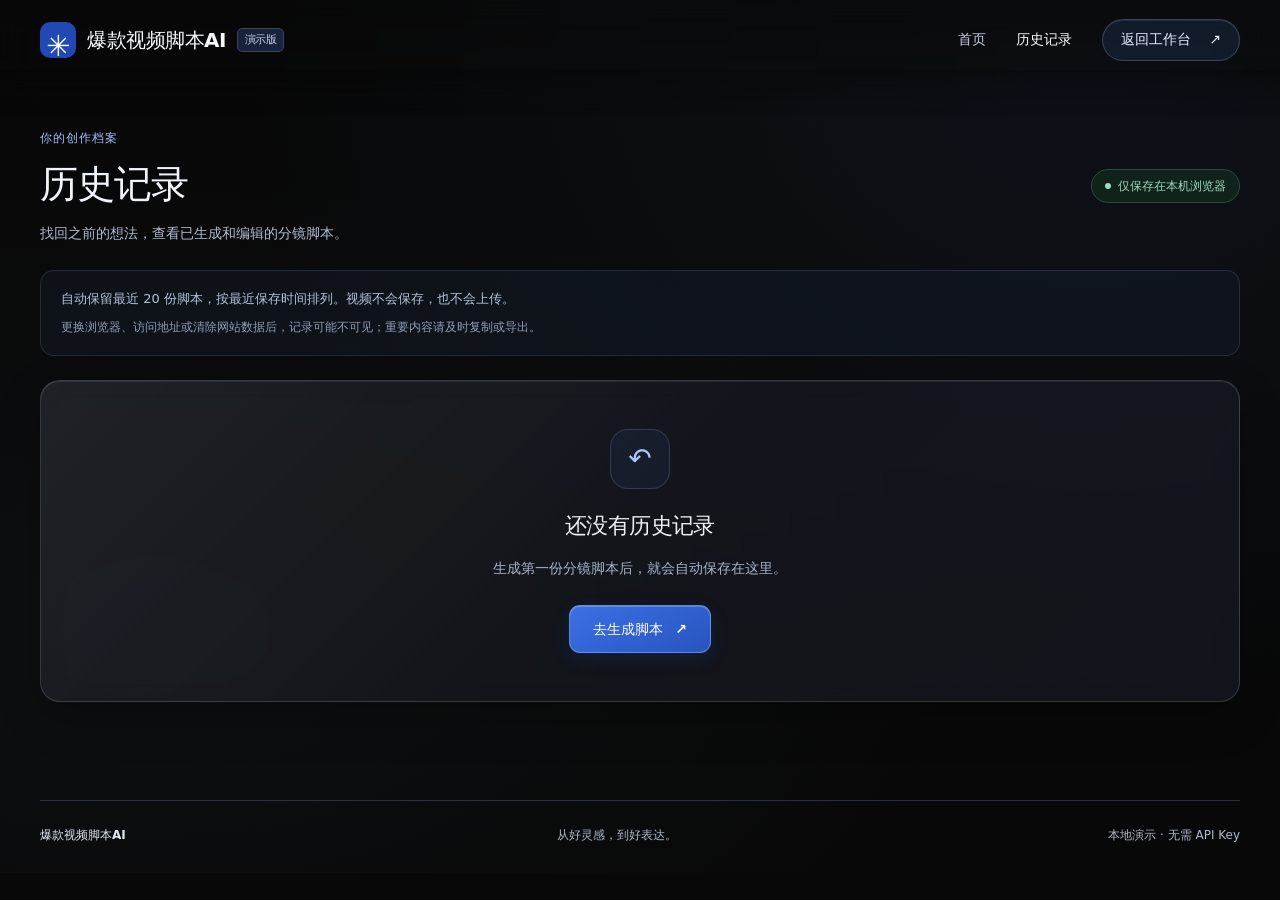
==== history.html @ 51f175bd "Publish working AI video script generator 发布当前已验收版本：本地模板分镜生成、浏览器历史记录、Excel / Word 导出、响应式界面及性能优化。" ====
<!doctype html>
<html lang="zh-CN">
<head>
<meta charset="UTF-8"><meta name="viewport" content="width=device-width, initial-scale=1">
<meta name="theme-color" content="#080808"><title>历史记录 · 爆款视频脚本AI</title>
<link rel="stylesheet" href="style.css?v=performance-1">
<script src="history-store.js?v=1" defer></script><script src="history.js?v=1" defer></script><script src="button-glow.js?v=performance-1" defer></script>
</head>
<body class="home-refined history-page">
<a class="skip-link" href="#history-main">跳到历史记录</a>
<header class="site-header"><nav class="nav shell" aria-label="主导航"><a class="logo" href="index.html#home"><span class="logo-mark" aria-hidden="true">✳</span>爆款视频脚本AI<span class="demo-badge">演示版</span></a><div class="nav-links"><a class="nav-home" href="index.html#home">首页</a><a href="history.html" aria-current="page">历史记录</a><a class="nav-cta" href="index.html#generator">返回工作台 <span aria-hidden="true">↗</span></a></div></nav></header>
<main class="shell history-main" id="history-main">
<div class="history-heading"><div><span class="section-kicker">你的创作档案</span><h1>历史记录</h1><p>找回之前的想法，查看已生成和编辑的分镜脚本。</p></div><span class="local-badge"><span class="tiny-dot"></span> 仅保存在本机浏览器</span></div>
<div class="history-notice"><p>自动保留最近 20 份脚本，按最近保存时间排列。视频不会保存，也不会上传。</p><p>更换浏览器、访问地址或清除网站数据后，记录可能不可见；重要内容请及时复制或导出。</p></div>
<p id="history-status" class="field-help" role="status"></p>
<section id="history-empty" class="card history-empty" hidden aria-labelledby="history-empty-title"><span class="history-empty-icon" aria-hidden="true">↶</span><h2 id="history-empty-title">还没有历史记录</h2><p>生成第一份分镜脚本后，就会自动保存在这里。</p><a class="button primary" href="index.html#generator">去生成脚本 <span aria-hidden="true">↗</span></a></section>
<section id="history-list" class="history-list" aria-label="已保存的脚本"></section>
<noscript><p>请启用 JavaScript，才能读取本机历史记录。</p></noscript>
</main>
<footer class="site-footer shell"><span>爆款视频脚本AI</span><p>从好灵感，到好表达。</p><span>本地演示 · 无需 API Key</span></footer>
</body></html>
---- style.css ----
:root {
  --bg: #080808;
  --surface: #0d0f12;
  --ink: #eef2f6;
  --muted: #adb9ca;
  --line: #2a313c;
  --blue: #2857d8;
  --blue-hover: #3468eb;
  --navy: #0b1426;
  --tint: #141e30;
  --red: #ff9aa7;
  --green: #88dcb7;
  --card-radius: 20px;
  font-family: "Microsoft YaHei", "PingFang SC", system-ui, sans-serif;
  color: var(--ink);
  background: var(--bg);
  color-scheme: dark;
  font-synthesis: none;
}
* { box-sizing: border-box; }
html { scroll-behavior: smooth; scroll-padding-top: 100px; }
body { margin: 0; font-size: 14px; line-height: 1.7; }
button, input, select, textarea { font: inherit; }
button { cursor: pointer; }
a { color: inherit; text-decoration: none; }
button, input, select, textarea { transition: background-color .15s, border-color .15s, box-shadow .15s; }
button:disabled { cursor: not-allowed; opacity: .5; }
button:focus-visible, a:focus-visible, input:focus-visible, select:focus-visible, textarea:focus-visible, .storyboard-scroll:focus-visible { outline: 3px solid #6f9cff; outline-offset: 3px; }
[hidden] { display: none !important; }
.shell { max-width: 1440px; width: calc(100% - 80px); margin-inline: auto; }
.visually-hidden { position: absolute; width: 1px; height: 1px; overflow: hidden; clip-path: inset(50%); white-space: nowrap; }
.skip-link { position: fixed; left: 16px; top: -70px; z-index: 100; background: #fff; padding: 12px 18px; border-radius: 8px; }
.skip-link:focus { top: 12px; }
.site-header { height: 80px; position: sticky; top: 0; z-index: 20; background: #090f1c; border-bottom: 1px solid #24304a; color: #f7f9ff; }
.nav { display: flex; align-items: center; justify-content: space-between; height: 100%; gap: 20px; }
.logo { display: flex; align-items: center; gap: 11px; font-weight: 750; font-size: 20px; white-space: nowrap; letter-spacing: -.5px; }
.logo-mark { display: grid; place-items: center; width: 36px; height: 36px; flex-shrink: 0; border-radius: 10px; background: #2148b5; color: #fff; font-size: 29px; font-weight: 400; }
.demo-badge { font-size: 11px; font-weight: 500; background: #19243a; border: 1px solid #35435d; color: #c5d3ed; padding: 2px 7px; border-radius: 5px; }
.nav-links { display: flex; align-items: center; gap: 30px; font-size: 14px; white-space: nowrap; }
.nav-home { color: #c3cee1; }
.nav-home:hover { color: #fff; }
.nav-cta { display: flex; align-items: center; gap: 18px; min-height: 42px; padding: 8px 18px; border: 1px solid #485a7b; border-radius: 10px; background: #14213a; color: #e8eeff; }
.nav-cta:hover { background: #1c3055; }
.hero { display: grid; grid-template-columns: 1.15fr 1fr; align-items: center; gap: 32px; margin-top: 28px; margin-bottom: 56px; padding: 64px 48px; min-height: 410px; color: #fff; background: linear-gradient(115deg, #090f1c 0%, #101d36 65%, #132e60 100%); border: 1px solid #213351; border-radius: 28px; overflow: hidden; }
.hero-copy { position: relative; z-index: 1; min-width: 0; }
.eyebrow { display: inline-flex; align-items: center; gap: 9px; color: #d2dfff; font-size: 12px; letter-spacing: 1px; background: #162540; border: 1px solid #35486c; border-radius: 30px; padding: 6px 13px; }
.tiny-dot { display: inline-block; width: 6px; height: 6px; flex-shrink: 0; background: currentColor; border-radius: 50%; }
h1 { margin: 26px 0 20px; font-size: clamp(40px, 4.35vw, 66px); line-height: 1.2; font-weight: 800; letter-spacing: -2.7px; }
h1 > span { color: #80a8ff; }
.hero-description { margin: 0; max-width: 580px; font-size: 17px; line-height: 1.9; color: #c7d3e8; }
.hero-actions { display: flex; align-items: center; flex-wrap: wrap; gap: 20px; margin-top: 30px; }
.button { display: inline-flex; align-items: center; justify-content: center; gap: 12px; min-height: 48px; padding: 12px 23px; border: 1px solid transparent; border-radius: 11px; font-size: 14px; font-weight: 600; text-align: center; line-height: 1.5; }
.primary { background: var(--blue); border-color: var(--blue); color: #fff; box-shadow: 0 4px 10px #193eac12; }
.primary:hover:not(:disabled) { background: var(--blue-hover); border-color: var(--blue-hover); }
.hero .primary { min-height: 52px; padding-inline: 26px; background: #2b55d4; border-color: #5274db; box-shadow: 0 5px 16px #0002; }
.hero .primary:hover { background: #3562e0; }
.secondary { background: #fff; border-color: #cbd5e1; color: #25344d; }
.secondary:hover:not(:disabled) { background: #f1f5fc; border-color: #9cafd2; }
.hero-note { color: #c2cfe4; font-size: 12px; }
.hero-features { display: flex; flex-wrap: wrap; gap: 12px 22px; margin-top: 28px; color: #b8c8e2; font-size: 12px; }
.hero-features i { color: #9cbcff; font-style: normal; margin-right: 5px; }
.hero-art { min-height: 290px; position: relative; display: flex; align-items: center; justify-content: center; }
.art-orbit { position: absolute; width: 330px; height: 330px; border: 1px solid #45629055; border-radius: 50%; }
.orbit-two { width: 390px; height: 390px; border-style: dashed; opacity: .55; }
.timeline-card { position: relative; width: 370px; padding: 23px; border: 1px solid #3a4b67; border-radius: 18px; background: #101c31; box-shadow: 0 20px 40px #0003; }
.art-card-top { display: flex; align-items: center; gap: 9px; color: #e9effa; font-size: 12px; }
.art-video-icon { display: grid; place-items: center; width: 30px; height: 30px; border-radius: 8px; background: #233c68; color: #a8c5ff; font-size: 23px; }
.art-dots { margin-left: auto; color: #a5b6d1; font-size: 22px; }
.timeline-ruler { display: flex; justify-content: space-between; margin: 22px 0 10px; color: #afc1dd; font-size: 10px; }
.timeline-track { display: flex; gap: 5px; height: 47px; }
.timeline-track span { display: grid; place-items: center; flex: 1; background: #253b60; color: #d9e7ff; border: 1px solid #3d567e; border-radius: 6px; font-size: 10px; }
.timeline-track span:nth-child(2) { flex: 2.1; background: #315ac5; color: #fff; border-color: #5579d4; }
.timeline-track span:nth-child(3) { background: #1a335a; }
.audio-track { height: 28px; display: flex; align-items: center; justify-content: space-around; margin-top: 10px; padding-inline: 9px; border-radius: 5px; background: #172e46; }
.audio-track span { width: 3px; height: 8px; border-radius: 3px; background: #7eafcc; }
.audio-track span:nth-child(3n) { height: 18px; }
.audio-track span:nth-child(4n) { height: 13px; }
.art-divider { height: 1px; margin: 22px 0 18px; background: #34435e; }
.art-prompt { display: flex; gap: 12px; }
.art-prompt > span { font-size: 24px; color: #a3c1ff; }
.art-prompt > div { flex: 1; }
.art-prompt strong { font-size: 12px; color: #e4ecfc; }
.skeleton { height: 5px; width: 80%; margin-top: 9px; border-radius: 3px; background: #3c4d6c; }
.skeleton.wide { width: 100%; }
.skeleton.short { width: 57%; }
.floating-tag { position: absolute; border: 1px solid #435a7c; background: #192d4b; color: #d9e6fb; border-radius: 9px; padding: 8px 12px; font-size: 11px; white-space: nowrap; box-shadow: 0 6px 16px #0002; }
.tag-left { left: 0; bottom: 0; }
.tag-right { right: -4px; top: 2px; }
.workspace { padding-top: 0; }
.workspace-heading { display: flex; justify-content: space-between; align-items: center; gap: 20px; margin-bottom: 24px; }
.section-kicker { font-size: 12px; font-weight: 600; letter-spacing: 1px; color: #294fa1; }
h2 { margin: 7px 0 8px; font-size: 28px; line-height: 1.5; letter-spacing: -.6px; font-weight: 750; }
.workspace-heading p { margin: 0; font-size: 14px; color: var(--muted); }
.local-badge { display: inline-flex; align-items: center; gap: 7px; border: 1px solid #bfd8cd; background: #edf7f1; color: #226348; border-radius: 30px; padding: 6px 13px; font-size: 12px; white-space: nowrap; }
.demo-notice { display: flex; align-items: flex-start; gap: 12px; margin-bottom: 26px; padding: 15px 18px; border: 1px solid #cedbf1; border-radius: 12px; background: #eaf0fa; color: #425777; }
.demo-notice p { margin: 0; font-size: 12px; line-height: 1.9; }
.demo-notice strong { color: #223f71; font-weight: 600; }
.notice-icon { display: grid; place-items: center; flex-shrink: 0; width: 17px; height: 17px; margin-top: 3px; border: 1px solid #5271a1; border-radius: 50%; font-size: 11px; line-height: 1; }
.work-grid { display: grid; grid-template-columns: minmax(0,.8fr) minmax(0,1.2fr); gap: 24px; align-items: start; }
.input-column { display: flex; flex-direction: column; gap: 24px; min-width: 0; }
.card { min-width: 0; padding: 28px; background: var(--surface); border: 1px solid var(--line); border-radius: var(--card-radius); box-shadow: 0 4px 16px #172b4d04; }
.card-heading { display: flex; justify-content: space-between; align-items: center; gap: 12px; }
.step-title { display: flex; align-items: center; gap: 10px; }
.step-number { display: grid; place-items: center; width: 30px; height: 30px; flex-shrink: 0; border: 1px solid #d8e2f7; border-radius: 8px; background: var(--tint); color: #294fa1; font-size: 12px; font-weight: 600; }
h3 { margin: 0; font-size: 18px; line-height: 1.5; font-weight: 700; }
.optional-tag { font-size: 12px; color: #607087; }
.card-description { margin: 12px 0 24px; font-size: 13px; color: var(--muted); line-height: 1.85; }
.upload-zone { display: flex; flex-direction: column; align-items: center; gap: 10px; width: 100%; padding: 28px 16px; background: #f7faff; border: 1px dashed #a8bddf; border-radius: 12px; color: #263c60; }
.upload-zone:hover { background: #eef4ff; border-color: #5b80c6; }
.upload-symbol { display: grid; place-items: center; width: 46px; height: 46px; margin-bottom: 3px; border: 1px solid #d3e0f8; border-radius: 12px; background: #e9f0ff; color: #2b50a4; font-size: 25px; }
.upload-zone strong { font-size: 14px; font-weight: 600; }
.upload-zone > span:last-child { font-size: 12px; color: #526783; }
.field-help { margin: 9px 0 0; font-size: 12px; color: #58677b; line-height: 1.8; }
.video-container { overflow: hidden; border: 1px solid var(--line); border-radius: 12px; background: #f7f9fd; }
video { display: block; width: 100%; max-height: 300px; background: #090f1c; }
.file-row { display: flex; justify-content: space-between; align-items: center; gap: 14px; padding: 14px; }
.file-info { display: flex; flex-direction: column; min-width: 0; font-size: 13px; }
.file-info strong { overflow-wrap: anywhere; }
.file-info > span { font-size: 11px; color: var(--muted); }
.file-actions { display: flex; gap: 14px; flex-shrink: 0; }
.text-button { padding: 0; border: 0; background: transparent; color: #20479c; font-size: 13px; }
.text-button.danger { color: var(--red); }
.example-button { display: flex; align-items: center; gap: 5px; min-height: 34px; border: 1px solid #d4dff3; border-radius: 8px; background: #f1f5ff; color: #284b96; padding: 6px 10px; font-size: 12px; white-space: nowrap; }
.example-button > span { font-size: 17px; }
.form-row { display: grid; grid-template-columns: minmax(0,1fr) minmax(0,1fr); gap: 18px; }
.field { margin-bottom: 24px; min-width: 0; }
label { display: block; margin-bottom: 9px; color: #26344a; font-size: 14px; font-weight: 600; }
.required { color: #244cad; }
.label-note { margin-left: 5px; font-size: 12px; font-weight: 400; color: #66758a; }
input:not([type=file]), select, textarea { width: 100%; min-width: 0; border: 1px solid #cbd5e1; border-radius: 10px; background: #fbfcff; color: #1d2939; padding: 12px 14px; font-size: 14px; line-height: 1.8; }
input:not([type=file]), select { height: 50px; }
textarea { min-height: 96px; resize: vertical; }
input::placeholder, textarea::placeholder { color: #66758a; opacity: 1; }
input:hover, select:hover, textarea:hover { border-color: #90a5c7; }
input:focus, select:focus, textarea:focus { border-color: #5c80c7; box-shadow: 0 0 0 3px #e7efff; background: #fff; }
select { padding-right: 8px; }
.input-with-unit { position: relative; }
.input-with-unit input { padding-right: 52px; }
.input-with-unit > span { position: absolute; top: 14px; right: 30px; pointer-events: none; font-size: 13px; color: #58677b; }
[aria-invalid=true] { border-color: #c75662 !important; background: #fff9fa !important; }
.field-error { margin: 9px 0 0; color: var(--red); font-size: 12px; line-height: 1.8; }
.generate-button { width: 100%; min-height: 54px; margin-top: 4px; font-size: 15px; }
.generate-button > span:last-child { margin-left: auto; }
.generate-button > span:first-child { margin-right: auto; font-size: 20px; }
.generate-caption { margin: 13px 0 0; text-align: center; color: #58677b; font-size: 12px; }
.form-status { margin: 12px 0 0; font-size: 12px; color: #24488f; }
.form-status:empty { display: none; }
.result-card { position: sticky; top: 104px; display: flex; flex-direction: column; }
.result-badge { padding: 4px 8px; border: 1px solid #e1e6ee; border-radius: 6px; background: #f4f6fa; color: #536176; font-size: 11px; white-space: nowrap; }
.result-badge.generated { border-color: #c4e1d2; background: #edf8f2; color: #176448; }
.result-empty { display: flex; flex-direction: column; align-items: center; justify-content: center; min-height: 430px; padding: 32px 20px; border: 1px dashed #c9d5e8; border-radius: 12px; background: #fafcff; text-align: center; }
.empty-art { width: 78px; height: 94px; padding: 12px 14px; margin-bottom: 24px; border: 1px solid #bfd0ec; border-radius: 12px; background: #fff; box-shadow: 6px 7px 0 #edf2fb; }
.empty-art > span { display: block; color: #476aac; font-size: 27px; margin-bottom: 3px; }
.empty-art i { display: block; height: 4px; margin: 7px 0; border-radius: 2px; background: #d7e1f1; }
.empty-art i:last-child { width: 65%; }
.result-empty h4 { margin: 0 0 12px; color: #233a60; font-size: 17px; font-weight: 600; }
.result-empty p { margin: 0 0 20px; color: #596b86; font-size: 13px; line-height: 1.9; }
.output-outline { display: grid; grid-template-columns: 1fr 1fr; gap: 10px 14px; margin-top: 30px; color: #526783; font-size: 11px; }
.output-outline span { padding: 5px 10px; border: 1px solid #dce5f3; border-radius: 6px; background: #f5f8fd; }
.script-format-note { margin: 0 0 16px; padding: 11px 12px; border: 1px solid #d4e0f5; border-radius: 9px; background: #eff4ff; color: #33538b; font-size: 12px; line-height: 1.8; text-align: center; }
.result-label { display: flex; flex-wrap: wrap; align-items: center; justify-content: space-between; gap: 6px; margin-bottom: 10px; color: #29405f; font-size: 13px; }
.result-label strong { font-size: 13px; font-weight: 600; }
.result-label > span { color: #5b6d85; font-size: 11px; font-weight: 400; }
.storyboard-scroll { width: 100%; max-width: 100%; max-height: min(56vh,620px); min-height: 300px; overflow: auto; border: 1px solid #c8d4e7; border-radius: 12px; background: #fff; scrollbar-color: #9bb0d0 #f0f4fa; overscroll-behavior: contain; }
.storyboard-table { width: 100%; min-width: 700px; table-layout: fixed; border-collapse: separate; border-spacing: 0; text-align: left; font-size: 13px; line-height: 1.8; }
.storyboard-table .time-column { width: 104px; }
.storyboard-table th, .storyboard-table td { padding: 8px; border-right: 1px solid #dce4f1; border-bottom: 1px solid #dce4f1; vertical-align: top; }
.storyboard-table tr > :last-child { border-right: 0; }
.storyboard-table tbody tr:last-child > * { border-bottom: 0; }
.storyboard-table thead th { position: sticky; top: 0; z-index: 3; padding: 12px; background: #eaf0fc; color: #254780; font-size: 12px; font-weight: 600; }
.storyboard-table thead th:first-child { left: 0; z-index: 4; }
.storyboard-table tbody th { position: sticky; left: 0; z-index: 2; padding: 14px 9px; background: #f5f8fd; font-weight: 400; box-shadow: 2px 0 4px #172b4d05; }
.shot-number, .shot-time, .shot-duration, .shot-purpose { display: block; }
.shot-number { margin-bottom: 6px; color: #24467d; font-size: 12px; font-weight: 600; }
.shot-time { color: #364963; font-size: 11px; white-space: nowrap; font-variant-numeric: tabular-nums; }
.shot-duration { margin: 6px 0 12px; color: #5c6e85; font-size: 11px; }
.shot-purpose { color: #4b6281; font-size: 11px; overflow-wrap: anywhere; }
.storyboard-table .table-editor { display: block; width: 100%; height: 120px; min-height: 100px; max-height: 360px; border: 1px solid transparent; border-radius: 6px; background: transparent; color: #28364b; padding: 6px; font-size: 13px; line-height: 1.8; resize: vertical; overflow: auto; }
.storyboard-table .table-editor:hover { border-color: #d4dff0; background: #f8faff; }
.storyboard-table .table-editor:focus { border-color: #7596d3; background: #fff; }
.result-meta { display: flex; flex-wrap: wrap; justify-content: space-between; gap: 8px; margin-top: 10px; color: #526783; font-size: 11px; }
.script-notes { margin-top: 18px; border: 1px solid #dce4ef; border-radius: 10px; background: #f8fafd; color: #415a7c; font-size: 12px; }
.script-notes summary { cursor: pointer; padding: 11px 12px; }
.script-notes pre { max-height: 260px; margin: 0; padding: 0 12px 14px; overflow: auto; white-space: pre-wrap; overflow-wrap: anywhere; font: inherit; line-height: 1.9; color: #4f6079; }
.manual-copy { margin-top: 16px; }
.prompt-output { min-height: 120px; height: 150px; padding: 14px; font-size: 13px; line-height: 1.9; white-space: pre-wrap; }
.result-actions { display: grid; grid-template-columns: 1.1fr 1fr 1fr; gap: 10px; margin-top: 22px; }
.result-actions .button { min-width: 0; min-height: 46px; padding: 11px 8px; font-size: 13px; gap: 6px; }
.export-button { color: #204487; border-color: #c3d2ef; background: #eff4ff; }
.export-button:hover:not(:disabled) { color: #153d8d; background: #e2ebff; }
.export-hint { margin: 12px 0 0; color: #586b83; font-size: 11px; line-height: 1.9; }
.copy-status { margin: 12px 0 0; color: var(--green); font-size: 12px; }
.copy-status:empty { display: none; }
.copy-status.error { color: var(--red); }
.result-disclaimer { display: flex; align-items: flex-start; gap: 8px; margin-top: 18px; color: #58677b; font-size: 12px; line-height: 1.9; }
.result-disclaimer p { margin: 0; }
.result-disclaimer > span { flex-shrink: 0; color: #496386; font-size: 14px; }
.workflow-tip { margin-top: 22px; padding-top: 18px; border-top: 1px solid #e0e7f0; }
.workflow-tip strong { color: #354c6d; font-size: 12px; font-weight: 600; }
.workflow-tip p { margin: 7px 0 0; color: #586b83; font-size: 12px; }
.bottom-note { display: flex; align-items: center; justify-content: center; gap: 9px; margin: 36px 0 42px; color: #586b83; font-size: 13px; }
.bottom-note > span { color: #365995; }
.bottom-note p { margin: 0; }
.site-footer { display: flex; align-items: center; justify-content: space-between; flex-wrap: wrap; gap: 16px; border-top: 1px solid #d4ddea; padding-top: 24px; padding-bottom: 28px; color: #586b83; font-size: 12px; }
.site-footer > span:first-child { color: #263b5d; font-weight: 600; }
.site-footer p { margin: 0; }
.noscript { position: fixed; bottom: 0; z-index: 30; width: 100%; padding: 15px; background: #fff1d6; color: #6c460f; text-align: center; }
@media (max-width: 1100px) {
  .shell { width: calc(100% - 48px); }
  .hero { gap: 20px; padding: 44px 32px; }
  h1 { font-size: 44px; letter-spacing: -2px; }
  .hero-description { font-size: 16px; }
  .timeline-card { width: 300px; padding: 20px; }
  .art-orbit { width: 280px; height: 280px; }
  .orbit-two { width: 330px; height: 330px; }
  .floating-tag { font-size: 10px; padding: 7px 10px; }
  .work-grid { gap: 20px; }
  .card { padding: 24px; }
  h3 { font-size: 16px; }
  .example-button { font-size: 11px; padding-inline: 8px; }
}
@media (max-width: 820px) {
  .hero { grid-template-columns: minmax(0,1fr); padding: 38px 28px; margin-bottom: 38px; min-height: 0; }
  .hero-art { display: none; }
  .work-grid { grid-template-columns: minmax(0,1fr); }
  .result-card { position: static; }
  h1 { font-size: 48px; }
  .card { padding: 26px; }
  h3 { font-size: 18px; }
  .storyboard-scroll { max-height: 520px; }
  .storyboard-table { min-width: 1000px; }
  .storyboard-table .table-editor { font-size: 16px; }
  input:not([type=file]), select, textarea { font-size: 16px; }
}
@media (max-width: 600px) {
  .shell { width: calc(100% - 32px); }
  .site-header { height: 72px; }
  .nav { gap: 12px; }
  .logo { font-size: 16px; gap: 8px; }
  .logo-mark { width: 32px; height: 32px; font-size: 27px; }
  .demo-badge { display: none; }
  .nav-links { gap: 12px; font-size: 12px; }
  .nav-cta { min-height: 40px; gap: 6px; padding: 7px 11px; font-size: 12px; }
  .hero { margin-top: 18px; margin-bottom: 34px; border-radius: 24px; padding: 32px 21px; }
  .eyebrow { font-size: 11px; padding: 6px 10px; letter-spacing: .5px; }
  h1 { margin: 24px 0 18px; font-size: 38px; line-height: 1.25; letter-spacing: -1.7px; }
  .hero-description { font-size: 15px; line-height: 1.9; }
  .hero-actions { margin-top: 24px; gap: 14px; }
  .hero .primary { min-height: 48px; padding-inline: 20px; }
  .hero-note { font-size: 11px; }
  .hero-features { margin-top: 24px; gap: 10px 14px; font-size: 11px; }
  .workspace-heading { display: block; position: relative; margin-bottom: 20px; }
  .section-kicker { line-height: 25px; font-size: 11px; }
  .local-badge { position: absolute; top: 0; right: 0; padding: 4px 9px; font-size: 11px; }
  h2 { margin-top: 10px; font-size: 23px; }
  .workspace-heading p { font-size: 13px; }
  .demo-notice { gap: 9px; padding: 13px; margin-bottom: 20px; }
  .demo-notice p { font-size: 12px; }
  .input-column { gap: 20px; }
  .card { padding: 21px; border-radius: var(--card-radius); }
  .card-heading { gap: 10px; }
  .step-title { gap: 8px; }
  .step-number { width: 28px; height: 28px; }
  h3 { font-size: 16px; }
  .card-description { margin: 12px 0 22px; font-size: 12px; }
  .example-button { min-height: 42px; font-size: 11px; padding: 6px 8px; }
  .file-actions .text-button, .result-empty .text-button { min-height: 40px; display: inline-flex; align-items: center; }
  .form-row { gap: 14px; }
  .field { margin-bottom: 24px; }
  label { font-size: 14px; }
  input:not([type=file]), select, textarea { padding: 12px; font-size: 16px; }
  select { padding-right: 4px; }
  .input-with-unit input { padding-right: 45px; }
  .input-with-unit > span { right: 27px; }
  .generate-button { margin-top: 6px; min-height: 54px; }
  .generate-caption { font-size: 11px; }
  .result-empty { min-height: 330px; padding-inline: 12px; }
  .result-empty p { font-size: 12px; }
  .result-badge { font-size: 10px; }
  .script-format-note { font-size: 11px; }
  .storyboard-scroll { max-height: 460px; }
  .result-actions { grid-template-columns: 1fr 1fr; gap: 10px; }
  .result-actions .copy-button { grid-column: 1 / -1; }
  .result-actions .button { min-height: 48px; font-size: 13px; }
  .bottom-note { font-size: 12px; text-align: center; }
  .site-footer { justify-content: flex-start; gap: 10px 18px; font-size: 11px; }
}
@media (max-width: 360px) {
  .logo { font-size: 14px; gap: 6px; }
  .logo-mark { width: 29px; height: 29px; }
  .nav-links { gap: 9px; }
  .nav-cta { font-size: 11px; padding-inline: 9px; }
  .hero { padding-inline: 18px; }
  h1 { font-size: 33px; }
  .hero-note { width: 100%; }
  .card { padding: 18px; }
  .card-heading { gap: 6px; }
  .example-button { font-size: 10px; padding-inline: 6px; }
  h3 { font-size: 15px; }
}
@media (prefers-reduced-motion: reduce) {
  html { scroll-behavior: auto; }
  * { transition: none !important; }
}
/* 全站统一黑色背景；首页与工作区连续，仅用细边框区分交互区域。 */
body { background: var(--bg); }
.skip-link { background: #182335; color: #fff; }
.site-header { background: var(--bg); border-color: #252a32; }
.hero { background: var(--bg); border: 0; border-radius: 0; box-shadow: none; padding-inline: 0; }
.card { background: var(--surface); border-color: var(--line); box-shadow: none; }
.timeline-card { background: #0f141c; border-color: #303b4f; box-shadow: none; }
.floating-tag { background: #131c2a; border-color: #34445c; }
.eyebrow { background: #141b27; border-color: #303c50; }
.section-kicker { color: #a3bcff; }
.local-badge { background: #10231b; border-color: #2b4a3b; color: #9adcbc; }
.demo-notice { background: var(--surface); border-color: var(--line); color: #b5c2d7; }
.demo-notice strong { color: #d3e1ff; }
.notice-icon { border-color: #7a8da8; }
.step-number { background: #141e30; border-color: #304264; color: #afc9ff; }
.optional-tag, .card-description, .field-help { color: var(--muted); }
.upload-zone { background: #0c1016; border-color: #3a4659; color: #e4eaf2; }
.upload-zone:hover { background: #121a26; border-color: #668ccf; }
.upload-symbol { background: #151f32; border-color: #2b3e61; color: #bfd2ff; }
.upload-zone > span:last-child { color: #b5c2d7; }
.video-container { background: var(--surface); border-color: var(--line); }
.text-button { color: #a7c5ff; }
.text-button.danger { color: var(--red); }
.example-button { background: #141d2c; border-color: #304264; color: #b5ceff; }
label { color: #e0e6ee; }
.required { color: #9bbcff; }
.label-note { color: #b2bdcd; }
input:not([type=file]), select, textarea { background: #11151b; border-color: #35404f; color: #eff3fa; }
input::placeholder, textarea::placeholder { color: #a2aebe; }
input:hover, select:hover, textarea:hover { border-color: #6a7e9a; }
input:focus, select:focus, textarea:focus { background: #151b24; border-color: #88aaff; box-shadow: 0 0 0 3px #23437440; }
.input-with-unit > span, .generate-caption { color: var(--muted); }
[aria-invalid=true] { border-color: #ff8c9a !important; background: #261217 !important; }
.form-status { color: #a9c6ff; }
.result-badge { background: #15191f; border-color: #343c47; color: #c2cbda; }
.result-badge.generated { background: #10231b; border-color: #2e5140; color: #9adcbc; }
.result-empty { background: transparent; border-color: #303a49; }
.empty-art { background: #131922; border-color: #3d4d66; box-shadow: 6px 7px 0 #0f141c; }
.empty-art > span { color: #b4ccff; }
.empty-art i { background: #394962; }
.result-empty h4 { color: #e7eef9; }
.result-empty p { color: #b1bfd2; }
.output-outline { color: #bccbdd; }
.output-outline span { background: #101722; border-color: #2b3a50; }
.script-format-note { background: #111a29; border-color: #273952; color: #bfd0e9; }
.result-label { color: #d4dff0; }
.result-label > span { color: #b0bfd3; }
.storyboard-scroll { background: #0d1117; border-color: #334056; scrollbar-color: #596b88 #11151b; }
.storyboard-table th, .storyboard-table td { border-color: #2b3544; }
.storyboard-table thead th { background: #172030; color: #d9e6ff; }
.storyboard-table tbody th { background: #101722; box-shadow: none; }
.shot-number { color: #a9c6ff; }
.shot-time { color: #d3dcea; }
.shot-duration, .shot-purpose { color: #b2bfd3; }
.storyboard-table .table-editor { color: #e2e9f3; }
.storyboard-table .table-editor:hover { background: #151d2a; border-color: #334461; }
.storyboard-table .table-editor:focus { background: #17202e; border-color: #8aaeff; }
.result-meta { color: #b0bfd3; }
.script-notes { background: #0f131a; border-color: #2b3443; color: #c0d0e5; }
.script-notes pre { color: #b8c6d9; }
.secondary { background: #111721; border-color: #3d4a5f; color: #dce5f4; }
.secondary:hover:not(:disabled) { background: #17263b; border-color: #809ac4; }
.export-button { background: #14213a; border-color: #3b5688; color: #c2d5ff; }
.export-button:hover:not(:disabled) { background: #20375d; color: #e1ebff; }
.export-hint, .result-disclaimer { color: var(--muted); }
.result-disclaimer > span { color: #b0c5e5; }
.workflow-tip { border-color: var(--line); }
.workflow-tip strong { color: #d7e2f4; }
.workflow-tip p, .bottom-note { color: var(--muted); }
.bottom-note > span { color: #a5bcdf; }
.site-footer { border-color: var(--line); color: var(--muted); }
.site-footer > span:first-child { color: #e0e8f6; }
.noscript { background: #3a2a10; color: #ffe0a0; }

.usage-section { padding-block: 24px 64px; scroll-margin-top: 20px; }
.input-toolbar { display: flex; flex-wrap: wrap; align-items: center; justify-content: space-between; gap: 12px; margin-bottom: 22px; }
.input-toolbar p { margin: 0; flex: 1 1 170px; color: var(--muted); font-size: 12px; line-height: 1.8; }
.input-toolbar .clear-inputs-button { min-height: 44px; padding: 10px 16px; font-size: 13px; flex-shrink: 0; }
.usage-eyebrow { color: #91adff; font-size: 13px; font-weight: 700; }
.usage-heading h2 { margin: 10px 0 12px; font-size: clamp(26px, 3vw, 32px); line-height: 1.3; }
.usage-heading > p { margin: 0; color: var(--muted); line-height: 1.7; }
.usage-steps { display: grid; grid-template-columns: repeat(3, minmax(0, 1fr)); gap: 24px; padding: 0; margin: 28px 0 20px; list-style: none; }
.usage-steps > li { padding: 28px; border: 1px solid var(--line); border-radius: var(--card-radius); background: var(--surface); }
.usage-steps h3 { margin: 20px 0 12px; font-size: 18px; line-height: 1.5; }
.usage-steps p { margin: 0; color: var(--muted); font-size: 14px; line-height: 1.9; }
.usage-note { margin: 0; color: var(--muted); font-size: 13px; line-height: 1.9; }
.usage-note > span { color: #91adff; margin-right: 5px; }
/* 首页主视觉：大标题、双入口与分镜工作台示意。 */
.hero-showcase { grid-template-columns: minmax(0, .95fr) minmax(0, 1.05fr); gap: 60px; min-height: 680px; margin-top: 0; margin-bottom: 48px; padding-block: 86px 82px; overflow: visible; }
.hero-showcase .eyebrow { padding: 0; border: 0; background: transparent; color: #8baeff; font-size: 12px; letter-spacing: 2px; }
.hero-showcase h1 { margin: 24px 0 28px; font-size: clamp(36px, 3.8vw, 58px); line-height: 1.3; letter-spacing: -2px; font-weight: 850; }
.hero-showcase .hero-title-accent { display: block; color: #7fa4ff; }
.hero-showcase .hero-description, .hero-subdescription { max-width: 510px; font-size: 16px; line-height: 1.9; color: #b7bfcc; }
.hero-subdescription { margin: 6px 0 0; }
.hero-showcase .hero-actions { gap: 12px; margin-top: 32px; }
.hero-showcase .hero-actions .button { min-height: 52px; padding-inline: 20px; font-weight: 500; }
.hero-showcase .hero-note { margin: 16px 0 0; color: #98a3b5; font-size: 11px; }
.hero-pillars { display: flex; flex-wrap: wrap; gap: 30px; margin-top: 40px; padding-top: 24px; border-top: 1px solid #262a32; }
.hero-pillars > div { display: flex; flex-direction: column; gap: 2px; }
.hero-pillars strong { font-size: 15px; font-weight: 600; color: #e7ebf3; }
.hero-pillars span { font-size: 11px; color: #98a3b5; }
.showcase-art { min-width: 0; position: relative; padding-block: 24px; margin-block: -42px; transform: scale(.86); transform-origin: center; }
.showcase-window { background: #0e1117; border: 1px solid #303846; border-radius: 18px; overflow: hidden; transform: perspective(1400px) rotateY(-7deg) rotateZ(1.5deg); box-shadow: 0 24px 70px #0008, 0 0 60px #2e5edb0a; }
.showcase-chrome { min-height: 44px; display: flex; align-items: center; gap: 12px; border-bottom: 1px solid #272e39; padding: 10px 16px; color: #b1bbca; font-size: 11px; }
.window-dots { display: flex; gap: 5px; }
.window-dots i { width: 6px; height: 6px; border-radius: 50%; background: #3b414d; }
.window-dots i:first-child { background: #6389e2; }
.preview-label { font-size: 10px; color: #a4b0c2; }
.window-menu { margin-left: auto; font-size: 16px; }
.showcase-app { display: flex; }
.showcase-sidebar { width: 43px; flex-shrink: 0; border-right: 1px solid #272e39; padding: 18px 10px; display: flex; flex-direction: column; align-items: center; gap: 21px; }
.sidebar-logo { display: grid; place-items: center; width: 25px; height: 25px; border-radius: 7px; background: #2857d8; color: white; font-size: 22px; }
.sidebar-square { width: 12px; height: 12px; border-radius: 4px; background: #252d3b; }
.sidebar-square.active { background: #7092e3; }
.showcase-main { flex: 1; min-width: 0; padding: 22px 18px 16px; }
.showcase-intro { display: flex; align-items: center; justify-content: space-between; gap: 12px; }
.showcase-overline { color: #9ca9bc; font-size: 10px; }
.showcase-intro h2 { font-size: 16px; margin: 3px 0 0; letter-spacing: -.5px; color: #eef2f6; }
.showcase-duration { flex-shrink: 0; font-size: 10px; color: #b4c4e1; border: 1px solid #303b50; padding: 3px 7px; border-radius: 5px; }
.showcase-metrics { display: grid; grid-template-columns: repeat(3, minmax(0, 1fr)); gap: 9px; margin-block: 19px 16px; }
.showcase-metrics > div { border: 1px solid #2a3342; border-radius: 8px; padding: 11px 12px; background: #131923; }
.showcase-metrics span { display: block; color: #9faabd; font-size: 10px; }
.showcase-metrics strong { display: block; margin-top: 3px; color: #e4ebf8; font-size: 14px; font-weight: 500; }
.showcase-sheet { border: 1px solid #2a3342; border-radius: 9px; overflow: hidden; }
.showcase-sheet-heading { display: flex; align-items: center; justify-content: space-between; gap: 8px; padding: 12px; }
.showcase-sheet-heading strong { font-size: 12px; color: #e4ebf8; }
.showcase-sheet-heading > span { font-size: 9px; color: #9faabd; }
.showcase-table-head, .showcase-table-row { display: grid; grid-template-columns: 1fr 1.3fr 1.1fr; gap: 12px; padding: 10px 12px; font-size: 10px; }
.showcase-table-head { background: #172238; color: #b4ccff; border-block: 1px solid #2c3e60; }
.showcase-table-row { color: #d2dbea; align-items: start; line-height: 1.8; }
.showcase-table-row + .showcase-table-row { border-top: 1px solid #262d38; }
.showcase-table-row small { display: block; margin-top: 4px; color: #98a7bd; font-size: 9px; }
.showcase-timeline { margin-top: 16px; padding: 12px; background: #121823; border: 1px solid #2a3342; border-radius: 9px; }
.showcase-timeline > div:first-child { display: flex; justify-content: space-between; align-items: center; color: #9dabc0; font-size: 9px; }
.showcase-timeline strong { font-size: 11px; color: #dbe4f4; font-weight: 500; }
.showcase-segments { display: flex; gap: 4px; margin-top: 10px; }
.showcase-segments span { flex: 1; text-align: center; padding: 9px 4px; border-radius: 4px; font-size: 9px; background: #24395d; color: #d2e0ff; }
.showcase-segments span:nth-child(2) { flex: 2.2; background: #315ac3; color: #fff; }
.showcase-bottom { display: flex; justify-content: space-between; align-items: center; gap: 10px; padding-top: 15px; font-size: 9px; color: #9aaac2; }
.showcase-bottom .tiny-dot { width: 4px; height: 4px; color: #88dcb7; margin-right: 4px; }
.showcase-bottom > span:last-child { color: #b6ccff; }
.showcase-float { position: absolute; display: flex; align-items: center; gap: 11px; padding: 14px 18px; border: 1px solid #35445e; border-radius: 12px; background: #111a2b; box-shadow: 0 12px 28px #0006; }
.showcase-float > span { color: #9cb8ff; font-size: 22px; }
.showcase-float strong { display: block; color: #e4edff; font-size: 12px; font-weight: 600; }
.showcase-float small { display: block; color: #a5b6d0; font-size: 10px; }
.float-export { right: -16px; top: -4px; }
.float-local { left: -22px; bottom: 3px; }
@media (max-width: 1100px) {
  .hero-showcase { gap: 32px; padding-block: 64px; min-height: 600px; }
  .hero-showcase h1 { font-size: 38px; letter-spacing: -1.5px; }
  .hero-showcase .hero-description, .hero-subdescription { font-size: 14px; }
  .hero-pillars { gap: 20px; }
  .showcase-sidebar { display: none; }
  .showcase-main { padding: 18px 12px 14px; }
  .showcase-intro { display: block; }
  .showcase-duration { display: inline-block; margin-top: 8px; }
  .showcase-table-head, .showcase-table-row { gap: 6px; padding-inline: 9px; }
  .float-export { right: -8px; }
}
@media (max-width: 820px) {
  .hero-showcase { grid-template-columns: minmax(0, 1fr); gap: 32px; padding-block: 42px; margin-bottom: 24px; min-height: 0; }
  .hero-showcase h1 { font-size: clamp(36px, 6.5vw, 52px); }
  .hero-showcase .hero-description, .hero-subdescription { max-width: 600px; }
  .showcase-art { max-width: 620px; width: 100%; justify-self: center; }
  .showcase-intro { display: flex; }
  .showcase-duration { margin-top: 0; }
  .showcase-sidebar { display: flex; }
  .float-local { left: 8px; }
  .float-export { right: 8px; }
}
@media (max-width: 600px) {
  .hero-showcase { padding-inline: 0; padding-block: 32px; gap: 24px; }
  .hero-showcase .eyebrow { font-size: 10px; letter-spacing: 1.5px; }
  .hero-showcase h1 { font-size: clamp(29px, 8.3vw, 44px); margin: 20px 0; letter-spacing: -1px; line-height: 1.4; }
  .hero-showcase .hero-actions { display: grid; grid-template-columns: 1.15fr 1fr; gap: 10px; margin-top: 26px; }
  .hero-showcase .hero-actions .button { min-height: 48px; padding: 12px 8px; gap: 8px; font-size: 12px; }
  .hero-showcase .hero-note { font-size: 10px; line-height: 1.9; }
  .hero-pillars { justify-content: space-between; gap: 10px; margin-top: 28px; padding-top: 20px; }
  .hero-pillars strong { font-size: 14px; }
  .hero-pillars span { font-size: 9px; }
  .showcase-art { padding: 16px 0 30px; margin-block: -16px; transform: scale(.94); }
  .showcase-window { border-radius: 12px; transform: perspective(1000px) rotateY(-4deg) rotateZ(1deg); }
  .showcase-chrome { padding-inline: 12px; font-size: 10px; gap: 8px; }
  .showcase-sidebar, .float-export { display: none; }
  .showcase-intro { display: block; }
  .showcase-intro h2 { font-size: 14px; }
  .showcase-duration { display: inline-block; margin-top: 8px; }
  .showcase-metrics strong { font-size: 12px; }
  .showcase-metrics > div { padding: 9px; }
  .showcase-sheet-heading > span { font-size: 8px; }
  .showcase-table-head, .showcase-table-row { font-size: 9px; grid-template-columns: 1fr 1.2fr 1fr; }
  .showcase-table-row small { font-size: 8px; }
  .showcase-float { padding: 10px 14px; }
  .float-local { bottom: 0; left: 12px; }
}
@media (max-width: 820px) {
  .usage-steps { grid-template-columns: 1fr; gap: 16px; }
  .usage-steps > li { padding: 24px; }
}
@media (max-width: 600px) {
  html { scroll-padding-top: 130px; }
  .site-header { height: auto; }
  .nav { flex-wrap: wrap; row-gap: 10px; padding-block: 12px; }
  .nav-links { width: 100%; justify-content: flex-end; gap: 22px; }
  .usage-section { padding-block: 16px 40px; }
  .usage-steps { margin-top: 24px; }
  .usage-steps > li { padding: 21px; }
}

/* 深色毛玻璃：主面板使用背景模糊，内部控件用轻透材质保持清晰。 */
:root {
  --glass-fill: #15181e;
  --glass-edge: rgba(225, 234, 255, .16);
  --glass-sheen: linear-gradient(135deg, rgba(255, 255, 255, .065), rgba(255, 255, 255, .012) 48%, rgba(154, 182, 235, .025));
  --glass-shadow: inset 0 1px 0 rgba(255, 255, 255, .08), 0 16px 44px rgba(0, 0, 0, .24);
}
body {
  background: radial-gradient(ellipse at 85% 8%, rgba(49, 82, 132, .13), transparent 55%), radial-gradient(ellipse at 12% 70%, rgba(119, 136, 167, .06), transparent 52%), var(--bg);
  background-attachment: fixed;
}
.hero { background: transparent; }
.site-header { height: 96px; padding-block: 12px; border: 0; background: transparent; }
.site-header .nav { padding: 12px 22px; border: 1px solid var(--glass-edge); border-radius: 24px; }
:is(.site-header .nav, .card, .demo-notice, .usage-steps > li, .showcase-window, .showcase-float) {
  background-color: var(--glass-fill);
  background-image: var(--glass-sheen);
  border-color: var(--glass-edge);
  box-shadow: var(--glass-shadow);
}
.showcase-window { box-shadow: inset 0 1px 0 rgba(255,255,255,.1), 0 26px 64px rgba(0,0,0,.4); }
.nav-cta { border-radius: 999px; border-color: rgba(181, 204, 255, .23); background: rgba(73, 109, 182, .16); box-shadow: inset 0 1px 0 rgba(255,255,255,.08); }
:is(.upload-zone, .video-container, .result-empty, .script-notes, .script-format-note, .output-outline span, .showcase-metrics > div, .showcase-sheet, .showcase-timeline) {
  background-color: rgba(9, 14, 23, .25);
  background-image: linear-gradient(135deg, rgba(255,255,255,.035), rgba(255,255,255,.006));
  border-color: rgba(211, 225, 252, .13);
  box-shadow: inset 0 1px 0 rgba(255,255,255,.035);
}
.upload-zone:hover { background-color: rgba(69, 104, 169, .12); border-color: rgba(152, 185, 249, .5); }
.upload-symbol, .empty-art, .step-number { background: linear-gradient(145deg, rgba(123,158,232,.18), rgba(65,96,157,.08)); border-color: rgba(165,193,248,.23); box-shadow: inset 0 1px 0 rgba(255,255,255,.09); }
input:not([type=file]), select, textarea {
  background: linear-gradient(150deg, rgba(255,255,255,.04), rgba(255,255,255,.008)), rgba(6, 11, 19, .36);
  border-color: rgba(210, 225, 252, .2);
  box-shadow: inset 0 1px 2px rgba(0,0,0,.15), 0 1px 0 rgba(255,255,255,.025);
}
input:hover, select:hover, textarea:hover { border-color: rgba(178, 203, 247, .42); }
input:focus, select:focus, textarea:focus { background-color: rgba(28, 43, 68, .64); border-color: #92b1ff; box-shadow: 0 0 0 3px rgba(95,141,245,.16), inset 0 1px 0 rgba(255,255,255,.06); }
select option { background: #171c25; color: #eff3fa; }
.secondary, .example-button { background: linear-gradient(145deg, rgba(255,255,255,.075), rgba(255,255,255,.015)), rgba(31, 44, 67, .38); border-color: rgba(187, 208, 245, .24); box-shadow: inset 0 1px 0 rgba(255,255,255,.08), 0 4px 10px rgba(0,0,0,.1); }
.secondary:hover:not(:disabled), .example-button:hover { background-color: rgba(66, 92, 142, .38); border-color: rgba(184, 207, 250, .48); }
.primary, .hero .primary { background: linear-gradient(150deg, #3b70e5, #2854bf); border-color: rgba(157, 192, 255, .42); box-shadow: inset 0 1px 0 rgba(255,255,255,.22), 0 6px 18px rgba(20,57,146,.24); }
.primary:hover:not(:disabled), .hero .primary:hover { background: linear-gradient(150deg, #4b80ef, #3263d0); border-color: rgba(181, 207, 255, .65); }
.export-button { color: #d1e0ff; }
.storyboard-scroll { background: rgba(8, 13, 21, .38); border-color: rgba(207,225,255,.18); }
.storyboard-table th, .storyboard-table td { border-color: rgba(211,225,252,.12); }
.storyboard-table thead th { background: rgba(27, 38, 57, .97); }
.storyboard-table tbody th { background: rgba(20, 28, 41, .97); }
.storyboard-table .table-editor { background: transparent; box-shadow: none; }
.storyboard-table .table-editor:hover { background: rgba(151,180,234,.06); border-color: rgba(165,193,248,.2); }
.storyboard-table .table-editor:focus { background: rgba(41, 62, 99, .48); border-color: #92b1ff; }
.showcase-chrome, .showcase-sidebar { border-color: rgba(211,225,252,.12); }
.showcase-table-head { background: rgba(66,95,153,.2); border-color: rgba(165,193,248,.16); }
.showcase-table-row + .showcase-table-row { border-color: rgba(211,225,252,.1); }
.showcase-duration { background: rgba(134,169,235,.06); border-color: rgba(165,193,248,.2); }
@supports ((backdrop-filter: blur(1px)) or (-webkit-backdrop-filter: blur(1px))) {
  :is(.site-header .nav, .card, .demo-notice, .usage-steps > li, .showcase-window, .showcase-float) {
    --glass-fill: rgba(19, 23, 31, .64);
    -webkit-backdrop-filter: blur(10px) saturate(130%);
    backdrop-filter: blur(10px) saturate(130%);
  }
  .site-header .nav { background-color: rgba(20, 23, 29, .72); }
  /* 倾斜示意图仅保留透光与高光，避免三维变换叠加模糊造成合成边缘。 */
  .showcase-art .showcase-window, .showcase-art .showcase-float { -webkit-backdrop-filter: none; backdrop-filter: none; }
  .storyboard-table thead th { background: rgba(27,38,57,.97); -webkit-backdrop-filter: none; backdrop-filter: none; }
}
@media (max-width: 600px) {
  html { scroll-padding-top: 150px; }
  .site-header { height: auto; padding-block: 10px; }
  .site-header .nav { padding: 12px 16px; border-radius: 22px; }
  :is(.site-header .nav, .card, .demo-notice, .usage-steps > li) { -webkit-backdrop-filter: blur(8px) saturate(130%); backdrop-filter: blur(8px) saturate(130%); }
}
@media (prefers-reduced-transparency: reduce) {
  :is(.site-header .nav, .card, .demo-notice, .usage-steps > li, .showcase-window, .showcase-float) { background-color: #171b23; -webkit-backdrop-filter: none; backdrop-filter: none; }
  .storyboard-table thead th { background: #1b2639; -webkit-backdrop-filter: none; backdrop-filter: none; }
}

/* 通栏导航使用独立、渐隐的背景模糊层，避免底部出现硬切线。 */
html { scroll-padding-top: 128px; }
.site-header {
  height: 80px;
  padding: 0;
  border: 0;
  background: transparent;
  box-shadow: none;
  -webkit-backdrop-filter: none;
  backdrop-filter: none;
}
.site-header::before {
  content: "";
  position: absolute;
  inset: 0 0 -36px;
  z-index: 0;
  pointer-events: none;
  background: linear-gradient(to bottom, rgba(8,8,8,.97), rgba(8,8,8,.92) 65%, rgba(8,8,8,0));
  -webkit-mask-image: linear-gradient(to bottom, #000 0%, #000 60%, rgba(0,0,0,.8) 72%, transparent 100%);
  mask-image: linear-gradient(to bottom, #000 0%, #000 60%, rgba(0,0,0,.8) 72%, transparent 100%);
}
.site-header .nav {
  position: relative;
  z-index: 1;
  padding: 0;
  border: 0;
  border-radius: 0;
  background: transparent;
  box-shadow: none;
  -webkit-backdrop-filter: none;
  backdrop-filter: none;
}
@supports ((backdrop-filter: blur(1px)) or (-webkit-backdrop-filter: blur(1px))) {
  .site-header::before {
    background: linear-gradient(to bottom, rgba(8,8,8,.55), rgba(8,8,8,.4) 65%, rgba(8,8,8,0));
    -webkit-backdrop-filter: blur(18px) saturate(110%);
    backdrop-filter: blur(18px) saturate(110%);
  }
}
@media (max-width: 600px) {
  html { scroll-padding-top: 150px; }
  .site-header { height: auto; }
  .site-header .nav { padding-block: 12px; }
}
@media (prefers-reduced-transparency: reduce) {
  .site-header::before { background: linear-gradient(to bottom, #080808 65%, rgba(8,8,8,0)); -webkit-backdrop-filter: none; backdrop-filter: none; }
}

/* 自定义下拉菜单与现有玻璃面板保持同一材质。 */
.glass-select { position: relative; min-width: 0; }
.glass-select.is-open { z-index: 10; }
.glass-select > select.glass-select-native { position: absolute; width: 1px; height: 1px; padding: 0; border: 0; opacity: 0; clip-path: inset(50%); pointer-events: none; }
.glass-select-trigger {
  display: flex; align-items: center; justify-content: space-between; gap: 14px;
  width: 100%; min-height: 50px; padding: 12px 14px; text-align: left;
  border: 1px solid rgba(210,225,252,.2); border-radius: 10px;
  background: linear-gradient(150deg, rgba(255,255,255,.04), rgba(255,255,255,.008)), rgba(6,11,19,.36);
  box-shadow: inset 0 1px 2px rgba(0,0,0,.15), 0 1px 0 rgba(255,255,255,.025);
  color: #eff3fa; font-size: 14px; line-height: 1.8;
}
.glass-select-trigger:hover { border-color: rgba(178,203,247,.42); }
.glass-select-trigger[aria-expanded=true] { border-color: #92b1ff; background-color: rgba(28,43,68,.64); box-shadow: 0 0 0 3px rgba(95,141,245,.16), inset 0 1px 0 rgba(255,255,255,.06); }
.glass-select-value { min-width: 0; overflow-wrap: anywhere; }
.glass-select-arrow { width: 8px; height: 8px; flex-shrink: 0; margin-right: 3px; margin-top: -4px; border-right: 1.5px solid #b8c6dc; border-bottom: 1.5px solid #b8c6dc; transform: rotate(45deg); transition: transform .18s ease, margin-top .18s ease; }
.is-open .glass-select-arrow { transform: rotate(225deg); margin-top: 4px; }
.glass-select-menu {
  position: absolute; z-index: 10; top: calc(100% + 8px); left: 0; right: 0;
  margin: 0; padding: 6px; list-style: none; overflow-y: auto; overscroll-behavior: contain;
  border: 1px solid rgba(213,228,255,.2); border-radius: 14px;
  background: linear-gradient(145deg, rgba(255,255,255,.075), rgba(255,255,255,.015)), #151b25;
  box-shadow: inset 0 1px 0 rgba(255,255,255,.09), 0 18px 40px rgba(0,0,0,.46);
  scrollbar-color: #566880 transparent;
  --menu-offset: -6px;
  transform-origin: top center;
}
.glass-select[data-side=top] .glass-select-menu { top: auto; bottom: calc(100% + 8px); --menu-offset: 6px; transform-origin: bottom center; }
.glass-select.is-open .glass-select-menu { animation: glass-menu-in .18s cubic-bezier(.2,.8,.2,1); }
@keyframes glass-menu-in {
  from { opacity: 0; transform: translateY(var(--menu-offset)) scale(.98); }
  to { opacity: 1; transform: none; }
}
.glass-select-option { display: flex; justify-content: space-between; align-items: center; gap: 12px; min-height: 44px; padding: 9px 12px; border: 1px solid transparent; border-radius: 9px; color: #e3ebf8; font-size: 14px; line-height: 1.7; cursor: pointer; }
.glass-select-option:hover, .glass-select-option.is-active { background: rgba(198,216,252,.085); border-color: rgba(198,216,252,.08); }
.glass-select-option[aria-selected=true] { background: linear-gradient(135deg, rgba(77,128,232,.24), rgba(62,100,180,.14)); border-color: rgba(139,177,250,.17); color: #e7efff; }
.glass-select-option[aria-selected=true].is-active, .glass-select-option[aria-selected=true]:hover { background-color: rgba(77,128,232,.12); }
.glass-select-check { color: #a9c6ff; visibility: hidden; flex-shrink: 0; font-size: 14px; }
.glass-select-option[aria-selected=true] .glass-select-check { visibility: visible; }
@supports ((backdrop-filter: blur(1px)) or (-webkit-backdrop-filter: blur(1px))) {
  .glass-select-menu { background-color: rgba(20,25,34,.86); -webkit-backdrop-filter: blur(22px) saturate(140%); backdrop-filter: blur(22px) saturate(140%); }
}
@media (max-width: 820px) {
  .glass-select-trigger, .glass-select-option { font-size: 16px; }
}
@media (max-width: 600px) {
  .glass-select-trigger { padding-inline: 12px; gap: 8px; }
  .glass-select-option { min-height: 46px; padding-inline: 9px; }
  .glass-select-menu { padding: 5px; border-radius: 12px; }
}
@media (prefers-reduced-transparency: reduce) {
  .glass-select-menu { background-color: #151b25; -webkit-backdrop-filter: none; backdrop-filter: none; }
}
@media (prefers-reduced-motion: reduce) {
  .glass-select.is-open .glass-select-menu { animation: none; }
  .glass-select-arrow { transition: none; }
}

/* 鼠标接近时亮起的柔光层，不拦截按钮点击或改变布局。 */
.button-glow { position: relative; }
.text-button.button-glow { border-radius: 8px; }
.button-glow::after {
  content: "";
  position: absolute;
  inset: -1px;
  border-radius: inherit;
  pointer-events: none;
  opacity: var(--button-glow, 0);
  background: radial-gradient(120px circle at var(--button-glow-x, 50%) var(--button-glow-y, 50%), rgba(142,156,255,.16), transparent 75%);
  box-shadow: inset 0 0 0 1px rgba(154,169,255,.48), 0 0 0 4px rgba(113,132,246,.045), 0 0 26px rgba(114,135,255,.24);
  transition: opacity .18s ease;
}
.button-glow:focus-visible::after { opacity: 1; }
.button-glow:disabled::after, .button-glow[aria-disabled=true]::after { opacity: 0 !important; }
@media (hover: hover) and (pointer: fine) {
  .button-glow:hover::after { opacity: 1; }
}
@media (prefers-reduced-motion: reduce) {
  .button-glow::after { transition: none; }
}

/* 首页视觉调整：限定在 Hero 与创作工作台，保留其他区域和交互规则。 */
.home-refined .hero-showcase {
  grid-template-columns: minmax(0, 1fr) minmax(0, 1fr);
  min-height: 560px; gap: 48px; padding-block: 54px 46px; margin-bottom: 32px;
}
.home-refined .hero-showcase h1 { margin: 20px 0 22px; font-size: clamp(40px, 3.8vw, 56px); font-weight: 800; letter-spacing: -1.8px; line-height: 1.22; }
.home-refined .hero-title-accent { margin-top: 10px; font-size: .88em; font-weight: 700; letter-spacing: -1.2px; }
.home-refined .hero-showcase .hero-description { max-width: 510px; font-size: 17px; line-height: 1.85; color: #d3dbe8; }
.home-refined .hero-subdescription { margin-top: 5px; font-size: 14px; line-height: 1.9; color: #a9b5c8; }
.home-refined .hero-actions { margin-top: 28px; gap: 12px; }
.home-refined .hero-actions .primary { min-height: 54px; padding-inline: 24px; font-size: 15px; font-weight: 650; }
.home-refined .hero-actions .secondary { color: #c0cbdd; background-color: rgba(29,37,52,.25); }
.home-refined .hero-showcase .hero-note { font-size: 12px; color: #9caac0; }
.home-refined .hero-pillars { gap: 32px; margin-top: 28px; padding-top: 18px; border-color: rgba(211,225,252,.1); }
.home-refined .hero-pillars span { font-size: 12px; color: #a9b5c8; }
.home-refined .showcase-art { padding-block: 16px; }
.home-refined .showcase-main { padding-top: 18px; }
.home-refined .showcase-metrics { margin-block: 14px; }
.home-refined .showcase-sheet-heading { padding-block: 10px; }
.home-refined .showcase-table-row { padding-block: 8px; line-height: 1.65; }
.home-refined .showcase-table-row small { margin-top: 2px; }
.home-refined .showcase-timeline { margin-top: 12px; padding: 10px; }
.home-refined .showcase-bottom { padding-top: 12px; }

.home-refined .workspace-heading { margin-bottom: 22px; }
.home-refined .workspace-heading h2 { font-size: 30px; line-height: 1.4; margin-block: 8px 10px; }
.home-refined .workspace-heading p { color: #aebbd0; line-height: 1.8; }
.home-refined .demo-notice { padding: 16px 18px; margin-bottom: 24px; background-color: rgba(17,22,31,.5); }
.home-refined .work-grid { grid-template-columns: minmax(0, .84fr) minmax(0, 1.16fr); gap: 24px; }
.home-refined .input-column { gap: 22px; }
.home-refined .workspace .card { padding: 26px; border-radius: 20px; }
.home-refined .upload-card, .home-refined .form-card { background-color: rgba(20,23,29,.72); border-color: rgba(206,220,245,.14); }
.home-refined .result-card { background-color: rgba(18,25,39,.76); border-color: rgba(133,165,225,.34); box-shadow: inset 0 1px 0 rgba(194,214,255,.09), 0 18px 44px rgba(0,0,0,.2); }
.home-refined .workspace .card-heading h3 { font-size: 19px; font-weight: 650; letter-spacing: -.3px; }
.home-refined .form-card .step-number, .home-refined .upload-card .step-number { background: rgba(176,195,227,.055); border-color: rgba(188,206,238,.14); color: #b9c8e1; }
.home-refined .result-card .step-number { background: rgba(67,112,218,.22); border-color: rgba(139,177,250,.3); color: #c3d6ff; }
.home-refined .workspace .card-description { font-size: 13px; line-height: 1.8; color: #aebbd0; margin: 10px 0 22px; }
.home-refined .result-card > .card-description { padding-bottom: 20px; border-bottom: 1px solid rgba(180,204,244,.12); }
.home-refined .upload-zone { padding-block: 24px; background-color: rgba(10,14,21,.25); }
.home-refined .input-toolbar { padding: 12px; margin-bottom: 24px; gap: 12px; border: 1px solid rgba(206,220,245,.09); border-radius: 12px; background: rgba(255,255,255,.02); }
.home-refined .input-toolbar p { color: #a8b6ca; }
.home-refined .clear-inputs-button { font-weight: 500; }
.home-refined .form-group { min-width: 0; }
.home-refined .form-group + .form-group { border-top: 1px solid rgba(206,220,245,.1); padding-top: 24px; margin-top: 24px; }
.home-refined .form-group-heading { display: flex; align-items: baseline; justify-content: space-between; flex-wrap: wrap; gap: 6px 12px; margin-bottom: 18px; }
.home-refined .form-group-heading h4 { margin: 0; font-size: 13px; line-height: 1.7; font-weight: 650; color: #bfd0ec; letter-spacing: .7px; }
.home-refined .form-group-heading > span { font-size: 12px; color: #99a8bf; }
.home-refined .field { margin-bottom: 20px; }
.home-refined .form-group > .field:last-child, .home-refined .form-group > .form-row:last-child .field { margin-bottom: 0; }
.home-refined .form-card label { margin-bottom: 8px; font-size: 14px; font-weight: 550; color: #e1e8f3; }
.home-refined .form-card .field-help { margin-top: 8px; font-size: 12px; line-height: 1.8; color: #a4b3c9; }
.home-refined .form-card input:not([type=file]), .home-refined .glass-select-trigger { min-height: 52px; }
.home-refined .form-card input:not([type=file]), .home-refined .form-card textarea { border-radius: 11px; }
.home-refined .form-card textarea { line-height: 1.85; min-height: 106px; }
.home-refined .glass-select-trigger { border-radius: 11px; font-weight: 500; }
.home-refined .generate-area { margin-top: 26px; padding-top: 24px; border-top: 1px solid rgba(206,220,245,.1); }
.home-refined .generate-button { min-height: 58px; margin-top: 0; border-radius: 12px; font-size: 16px; font-weight: 700; background: linear-gradient(135deg, #386ee6, #2853c2); box-shadow: inset 0 1px 0 rgba(255,255,255,.2), 0 8px 22px rgba(25,68,172,.25); }
.home-refined .generate-button:hover:not(:disabled) { background: linear-gradient(135deg, #477ded, #3262d1); }
.home-refined .generate-caption { color: #a5b3c8; font-size: 12px; }
.home-refined .form-status { line-height: 1.8; }

.home-refined .result-empty { min-height: 320px; padding: 30px 20px; border-style: solid; background-color: rgba(5,11,22,.15); }
.home-refined .empty-art { width: 58px; height: 70px; margin-bottom: 22px; padding: 8px 10px; border-radius: 12px; }
.home-refined .empty-art > span { font-size: 24px; line-height: 1.2; }
.home-refined .empty-art i { height: 3px; margin-block: 5px; }
.home-refined .result-empty h4 { font-size: 20px; letter-spacing: -.4px; margin-bottom: 10px; }
.home-refined .result-empty p { font-size: 14px; color: #acbbd1; }
.home-refined .output-outline { grid-template-columns: repeat(4, minmax(0,1fr)); width: 100%; gap: 8px; margin-top: 24px; font-size: 11px; }
.home-refined .output-outline span { padding: 6px 4px; border-color: rgba(172,197,239,.13); }
.home-refined .result-badge { padding: 5px 9px; border-radius: 7px; }
.home-refined .script-format-note { font-size: 12px; padding-block: 10px; background-color: rgba(64,99,164,.1); }
.home-refined .result-label { margin-bottom: 12px; }
.home-refined .storyboard-scroll { max-height: min(54vh, 560px); border-radius: 12px; border-color: rgba(163,191,239,.22); scroll-padding-inline-start: 110px; }
.home-refined .storyboard-table { min-width: 680px; font-size: 14px; }
.home-refined .storyboard-table .time-column { width: 110px; }
.home-refined .storyboard-table thead th { padding: 13px 10px; color: #dbe8ff; font-size: 12px; letter-spacing: .3px; }
.home-refined .storyboard-table tbody th { padding: 16px 10px; }
.home-refined .storyboard-table td { padding: 8px; }
.home-refined .storyboard-table tbody tr:nth-child(even) td { background: rgba(165,190,235,.025); }
.home-refined .storyboard-table .table-editor { min-height: 130px; padding: 8px; font-size: 14px; line-height: 1.85; border-radius: 8px; }
.home-refined .shot-number { color: #c0d6ff; margin-bottom: 8px; }
.home-refined .shot-time { font-size: 11px; color: #e0e9f8; }
.home-refined .shot-purpose { line-height: 1.75; }
.home-refined .result-meta { margin-top: 12px; font-size: 12px; }
.home-refined .result-actions { gap: 10px; margin-top: 22px; }
.home-refined .result-actions .button { min-height: 48px; font-size: 14px; font-weight: 550; }
.home-refined .export-hint { font-size: 12px; color: #a5b4ca; }
.home-refined .result-disclaimer { padding-top: 16px; border-top: 1px solid rgba(180,204,244,.1); color: #a9b7cc; }
.home-refined .workflow-tip { padding-top: 16px; margin-top: 18px; }
@media (max-width: 1100px) {
  .home-refined .hero-showcase { gap: 28px; padding-block: 42px; min-height: 0; }
  .home-refined .hero-showcase h1 { font-size: 38px; }
  .home-refined .hero-showcase .hero-description { font-size: 16px; }
  .home-refined .hero-pillars { gap: 22px; }
  .home-refined .hero-pillars span { font-size: 11px; }
  .home-refined .work-grid { grid-template-columns: minmax(0, .9fr) minmax(0, 1.1fr); gap: 20px; }
  .home-refined .workspace .card { padding: 22px; }
}
@media (max-width: 820px) {
  .home-refined .hero-showcase { grid-template-columns: minmax(0,1fr); gap: 28px; padding-block: 32px; margin-bottom: 24px; }
  .home-refined .hero-showcase h1 { font-size: clamp(36px,6vw,48px); }
  .home-refined .work-grid { grid-template-columns: minmax(0,1fr); }
  .home-refined .result-card { position: static; }
  .home-refined .form-card input:not([type=file]), .home-refined .form-card textarea, .home-refined .glass-select-trigger { font-size: 16px; }
  .home-refined .storyboard-table { min-width: 760px; }
  .home-refined .storyboard-table .table-editor { font-size: 16px; }
}
@media (max-width: 600px) {
  .home-refined .hero-showcase { padding-block: 28px; gap: 22px; }
  .home-refined .hero-showcase h1 { font-size: clamp(29px,8.3vw,42px); letter-spacing: -1px; margin-block: 18px 20px; }
  .home-refined .hero-title-accent { margin-top: 8px; font-size: .9em; letter-spacing: -.5px; }
  .home-refined .hero-showcase .hero-description { font-size: 16px; line-height: 1.85; }
  .home-refined .hero-subdescription { font-size: 13px; }
  .home-refined .hero-actions { margin-top: 24px; }
  .home-refined .hero-actions .button { min-height: 50px; font-size: 13px; padding-inline: 8px; }
  .home-refined .hero-showcase .hero-note { font-size: 11px; }
  .home-refined .hero-pillars { gap: 8px; margin-top: 24px; padding-top: 16px; }
  .home-refined .hero-pillars strong { font-size: 14px; }
  .home-refined .hero-pillars span { font-size: 10px; }
  .home-refined .showcase-art { padding-block: 10px 18px; margin-block: -8px; }
  .home-refined .showcase-metrics, .home-refined .showcase-overline, .home-refined .showcase-duration, .home-refined .showcase-float { display: none; }
  .home-refined .showcase-sheet { margin-top: 14px; }
  .home-refined .showcase-table-row ~ .showcase-table-row { display: none; }
  .home-refined .showcase-intro h2 { font-size: 13px; }
  .home-refined .showcase-main { padding-top: 14px; }
  .home-refined .workspace-heading h2 { font-size: 23px; line-height: 1.5; }
  .home-refined .workspace-heading p { font-size: 13px; }
  .home-refined .demo-notice { padding: 13px; margin-bottom: 20px; }
  .home-refined .workspace .card { padding: 20px; border-radius: 18px; }
  .home-refined .workspace .card-heading { gap: 10px; flex-wrap: wrap; }
  .home-refined .workspace .card-heading h3 { font-size: 17px; }
  .home-refined .workspace .card-description { font-size: 13px; margin-bottom: 20px; }
  .home-refined .input-toolbar { padding: 10px; gap: 10px; }
  .home-refined .input-toolbar p { flex-basis: 138px; font-size: 11px; }
  .home-refined .input-toolbar .clear-inputs-button { font-size: 12px; padding-inline: 12px; }
  .home-refined .form-row { gap: 12px; }
  .home-refined .form-group-heading { margin-bottom: 16px; }
  .home-refined .form-group-heading > span { font-size: 11px; }
  .home-refined .form-card label { font-size: 14px; }
  .home-refined .form-card textarea { min-height: 112px; }
  .home-refined .generate-area { margin-top: 24px; padding-top: 22px; }
  .home-refined .generate-button { min-height: 56px; font-size: 16px; }
  .home-refined .generate-caption { font-size: 11px; }
  .home-refined .result-empty { min-height: 310px; padding: 26px 12px; }
  .home-refined .result-empty h4 { font-size: 19px; }
  .home-refined .result-empty p { font-size: 13px; }
  .home-refined .output-outline { grid-template-columns: repeat(2,minmax(0,1fr)); }
  .home-refined .result-label > span { font-size: 11px; line-height: 1.8; }
  .home-refined .storyboard-scroll { max-height: 480px; scroll-padding-inline-start: 96px; }
  .home-refined .storyboard-table .time-column { width: 96px; }
  .home-refined .result-actions { grid-template-columns: 1fr 1fr; gap: 10px; }
  .home-refined .result-actions .copy-button { grid-column: 1 / -1; }
  .home-refined .result-actions .button { font-size: 13px; }
  .home-refined .result-meta, .home-refined .export-hint { font-size: 11px; }
}

/* 表单辅助操作：示例和历史纵向排列，清空保持紧凑。 */
.home-refined .workspace .form-heading { align-items: flex-start; flex-wrap: nowrap; margin-bottom: 20px; }
.form-heading-copy { min-width: 0; flex: 1; padding-top: 5px; }
.home-refined .form-heading-copy .card-description { margin: 10px 0 0; }
.form-heading-actions { display: flex; flex-direction: column; gap: 8px; flex: 0 0 132px; }
.form-heading-actions .example-button { justify-content: center; min-height: 44px; width: 100%; font-size: 12px; }
.form-heading-actions .history-entry { background: rgba(145,170,218,.035); border-color: rgba(181,204,244,.16); color: #bac9e1; }
.history-entry .action-arrow { margin-left: auto; font-size: 13px; }
.home-refined .input-toolbar { width: max-content; max-width: 100%; margin: 12px 0 0; padding: 0; border: 0; border-radius: 0; background: none; box-shadow: none; }
.home-refined .input-toolbar .clear-inputs-button { flex: none; width: auto; min-height: 44px; padding: 8px 12px; gap: 6px; font-size: 12px; font-weight: 500; border-radius: 9px; color: #aebcd1; background: rgba(133,154,195,.035); }
#history-save-status { margin-bottom: 0; }

.history-main { padding-block: 46px 72px; min-height: calc(100vh - 180px); }
.history-heading { display: flex; justify-content: space-between; align-items: center; flex-wrap: wrap; gap: 20px; margin-bottom: 24px; }
.history-heading h1 { margin: 10px 0 12px; font-size: 38px; line-height: 1.3; letter-spacing: -1px; color: #f1f5fb; }
.history-heading p { margin: 0; color: #aebbd0; line-height: 1.8; }
.history-notice { border: 1px solid rgba(172,197,239,.14); border-radius: 14px; padding: 16px 20px; background: rgba(21,29,44,.45); color: #b3c2d9; font-size: 13px; line-height: 1.9; }
.history-notice p { margin: 0; }
.history-notice p + p { margin-top: 4px; color: #8f9eb5; font-size: 12px; }
.history-list { display: grid; gap: 16px; margin-top: 20px; }
.history-record { padding: 0; overflow: hidden; }
.history-record-heading { display: flex; align-items: center; justify-content: space-between; gap: 20px; padding: 22px 24px; cursor: pointer; list-style: none; }
.history-record-heading::-webkit-details-marker { display: none; }
.history-record-heading:hover { background: rgba(142,174,234,.045); }
.history-record-heading:focus-visible { outline: 2px solid #92b1ff; outline-offset: -4px; border-radius: inherit; }
.history-record-title { min-width: 0; }
.history-record-title h2 { font-size: 18px; line-height: 1.6; color: #e7eef9; margin: 0 0 7px; overflow-wrap: anywhere; }
.history-record-title p { font-size: 12px; color: #a5b7d1; margin: 0; line-height: 1.8; }
.history-record-aside { display: flex; flex-direction: column; align-items: flex-end; gap: 9px; flex-shrink: 0; }
.history-record-aside time { color: #8d9db5; font-size: 12px; }
.history-record-toggle { color: #b6ccf6; font-size: 12px; }
.history-record[open] > summary { border-bottom: 1px solid rgba(181,204,244,.12); }
.history-record[open] .history-record-toggle { color: #e0eaff; }
.history-record-body { padding: 24px; min-width: 0; }
.history-table td { white-space: pre-wrap; overflow-wrap: anywhere; color: #c4d1e5; line-height: 1.95; }
.history-record-actions { display: flex; flex-wrap: wrap; align-items: center; gap: 12px; margin-top: 20px; }
.history-record-actions .field-help { margin: 0; }
.history-manual-copy { width: 100%; height: 200px; margin-top: 16px; font: inherit; font-size: 14px; line-height: 1.8; }
.history-empty { margin-top: 24px; padding: 48px 20px; text-align: center; }
.history-empty-icon { display: inline-flex; align-items: center; justify-content: center; width: 60px; height: 60px; border: 1px solid rgba(167,194,248,.18); border-radius: 18px; background: rgba(60,98,179,.1); font-size: 28px; color: #a9c5ff; }
.history-empty h2 { margin: 20px 0 12px; font-size: 22px; }
.history-empty p { color: #a6b5cb; font-size: 14px; line-height: 1.8; margin-bottom: 24px; }
@media (max-width: 600px) {
  .form-heading-actions { flex-basis: 124px; }
  .home-refined .form-heading-copy .card-description { font-size: 12px; }
  .home-refined .form-heading .step-title { gap: 8px; }
  .home-refined .form-heading h3 { font-size: 16px; }
  .history-main { padding-block: 28px 40px; }
  .history-heading h1 { font-size: 30px; }
  .history-heading p { font-size: 14px; }
  .history-notice { padding: 14px 16px; }
  .history-record-heading { padding: 18px; flex-direction: column; align-items: stretch; gap: 12px; }
  .history-record-aside { flex-direction: row; justify-content: space-between; align-items: center; gap: 8px; }
  .history-record-title h2 { font-size: 17px; }
  .history-record-body { padding: 16px; }
  .history-empty { padding-block: 32px; }
}

/* 两种导出格式共用一个轻量菜单，复用深色玻璃材质。 */
.export-control { position: relative; min-width: 0; }
.export-control > .button { width: 100%; height: 100%; }
.export-chevron { width: 7px; height: 7px; border-right: 1.5px solid currentColor; border-bottom: 1.5px solid currentColor; transform: translateY(-2px) rotate(45deg); margin-left: 4px; transition: transform .18s ease; }
[aria-expanded=true] > .export-chevron { transform: translateY(2px) rotate(225deg); }
.export-menu { position: absolute; z-index: 15; right: 0; top: calc(100% + 8px); width: max(100%, 222px); max-width: calc(100vw - 32px); padding: 6px; border: 1px solid rgba(190,211,249,.23); border-radius: 14px; background: linear-gradient(145deg, rgba(255,255,255,.055), rgba(255,255,255,.012)), rgba(18,25,37,.94); box-shadow: inset 0 1px 0 rgba(255,255,255,.08), 0 16px 40px rgba(0,0,0,.45); backdrop-filter: blur(22px) saturate(130%); -webkit-backdrop-filter: blur(22px) saturate(130%); --export-offset: -6px; transform-origin: top right; animation: export-menu-in .18s cubic-bezier(.2,.8,.2,1); }
.export-menu[hidden] { display: none; }
.export-control[data-side=top] .export-menu { top: auto; bottom: calc(100% + 8px); --export-offset: 6px; transform-origin: bottom right; }
.export-menu button { display: flex; align-items: center; gap: 11px; width: 100%; min-height: 60px; padding: 10px; border: 1px solid transparent; border-radius: 9px; background: transparent; color: #e1eafa; text-align: left; }
.export-menu button:hover, .export-menu button:focus-visible { background: rgba(106,147,226,.14); border-color: rgba(160,190,247,.19); outline: none; }
.export-format-icon { display: grid; place-items: center; flex: 0 0 32px; height: 36px; border: 1px solid rgba(154,184,242,.22); border-radius: 8px; background: rgba(76,114,184,.13); color: #b8d0fa; font-size: 14px; }
.export-menu strong { display: block; font-size: 14px; font-weight: 600; line-height: 1.6; }
.export-menu small { display: block; margin-top: 2px; font-size: 11px; line-height: 1.6; color: #a4b3ca; }
@keyframes export-menu-in { from { opacity: 0; transform: translateY(var(--export-offset)) scale(.97); } to { opacity: 1; transform: none; } }
@media (prefers-reduced-motion: reduce) { .export-menu { animation: none; } .export-chevron { transition: none; } }
@media (prefers-reduced-transparency: reduce) { .export-menu { background-color: #151b25; backdrop-filter: none; -webkit-backdrop-filter: none; } }
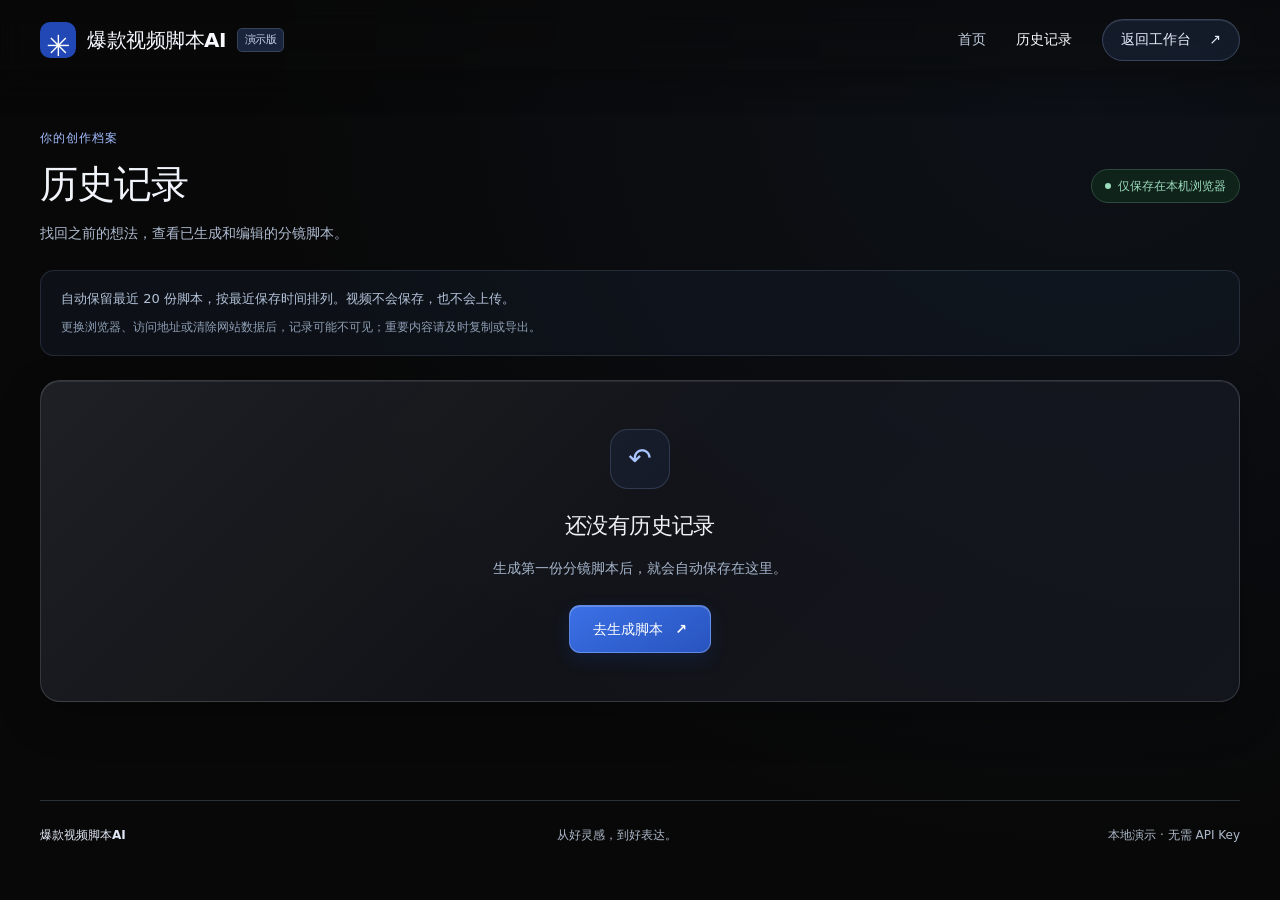
==== commit c8fe40c9: "perf: reduce scroll effects and defer storyboard cell sizing" ====
--- a/history.html
+++ b/history.html
@@ -3,8 +3,8 @@
 <head>
 <meta charset="UTF-8"><meta name="viewport" content="width=device-width, initial-scale=1">
 <meta name="theme-color" content="#080808"><title>历史记录 · 爆款视频脚本AI</title>
-<link rel="stylesheet" href="style.css?v=performance-1">
-<script src="history-store.js?v=1" defer></script><script src="history.js?v=1" defer></script><script src="button-glow.js?v=performance-1" defer></script>
+<link rel="stylesheet" href="style.css?v=performance-2">
+<script src="history-store.js?v=1" defer></script><script src="history.js?v=1" defer></script><script src="button-glow.js?v=performance-2" defer></script>
 </head>
 <body class="home-refined history-page">
 <a class="skip-link" href="#history-main">跳到历史记录</a>
--- a/style.css
+++ b/style.css
@@ -511,7 +511,7 @@
   .usage-steps > li { padding: 21px; }
 }
 
-/* 深色毛玻璃：主面板使用背景模糊，内部控件用轻透材质保持清晰。 */
+/* 大面板用半透明底色与静态高光呈现玻璃质感；实时模糊留给导航与弹出菜单。 */
 :root {
   --glass-fill: #15181e;
   --glass-edge: rgba(225, 234, 255, .16);
@@ -519,8 +519,12 @@
   --glass-shadow: inset 0 1px 0 rgba(255, 255, 255, .08), 0 16px 44px rgba(0, 0, 0, .24);
 }
 body {
-  background: radial-gradient(ellipse at 85% 8%, rgba(49, 82, 132, .13), transparent 55%), radial-gradient(ellipse at 12% 70%, rgba(119, 136, 167, .06), transparent 52%), var(--bg);
-  background-attachment: fixed;
+  background-color: var(--bg);
+  background-image: radial-gradient(ellipse at 85% 8%, rgba(49, 82, 132, .13), transparent 55%), radial-gradient(ellipse at 12% 70%, rgba(119, 136, 167, .06), transparent 52%);
+  background-size: 100% 1100px, 100% 1400px;
+  background-position: center top, center 1000px;
+  background-repeat: no-repeat;
+  background-attachment: scroll;
 }
 .hero { background: transparent; }
 .site-header { height: 96px; padding-block: 12px; border: 0; background: transparent; }
@@ -568,8 +572,8 @@
 @supports ((backdrop-filter: blur(1px)) or (-webkit-backdrop-filter: blur(1px))) {
   :is(.site-header .nav, .card, .demo-notice, .usage-steps > li, .showcase-window, .showcase-float) {
     --glass-fill: rgba(19, 23, 31, .64);
-    -webkit-backdrop-filter: blur(10px) saturate(130%);
-    backdrop-filter: blur(10px) saturate(130%);
+    -webkit-backdrop-filter: none;
+    backdrop-filter: none;
   }
   .site-header .nav { background-color: rgba(20, 23, 29, .72); }
   /* 倾斜示意图仅保留透光与高光，避免三维变换叠加模糊造成合成边缘。 */
@@ -580,7 +584,7 @@
   html { scroll-padding-top: 150px; }
   .site-header { height: auto; padding-block: 10px; }
   .site-header .nav { padding: 12px 16px; border-radius: 22px; }
-  :is(.site-header .nav, .card, .demo-notice, .usage-steps > li) { -webkit-backdrop-filter: blur(8px) saturate(130%); backdrop-filter: blur(8px) saturate(130%); }
+  :is(.site-header .nav, .card, .demo-notice, .usage-steps > li) { -webkit-backdrop-filter: none; backdrop-filter: none; }
 }
 @media (prefers-reduced-transparency: reduce) {
   :is(.site-header .nav, .card, .demo-notice, .usage-steps > li, .showcase-window, .showcase-float) { background-color: #171b23; -webkit-backdrop-filter: none; backdrop-filter: none; }
@@ -622,8 +626,8 @@
 @supports ((backdrop-filter: blur(1px)) or (-webkit-backdrop-filter: blur(1px))) {
   .site-header::before {
     background: linear-gradient(to bottom, rgba(8,8,8,.55), rgba(8,8,8,.4) 65%, rgba(8,8,8,0));
-    -webkit-backdrop-filter: blur(18px) saturate(110%);
-    backdrop-filter: blur(18px) saturate(110%);
+    -webkit-backdrop-filter: blur(12px);
+    backdrop-filter: blur(12px);
   }
 }
 @media (max-width: 600px) {
@@ -703,7 +707,7 @@
   border-radius: inherit;
   pointer-events: none;
   opacity: var(--button-glow, 0);
-  background: radial-gradient(120px circle at var(--button-glow-x, 50%) var(--button-glow-y, 50%), rgba(142,156,255,.16), transparent 75%);
+  background: radial-gradient(120px circle at 50% 50%, rgba(142,156,255,.16), transparent 75%);
   box-shadow: inset 0 0 0 1px rgba(154,169,255,.48), 0 0 0 4px rgba(113,132,246,.045), 0 0 26px rgba(114,135,255,.24);
   transition: opacity .18s ease;
 }
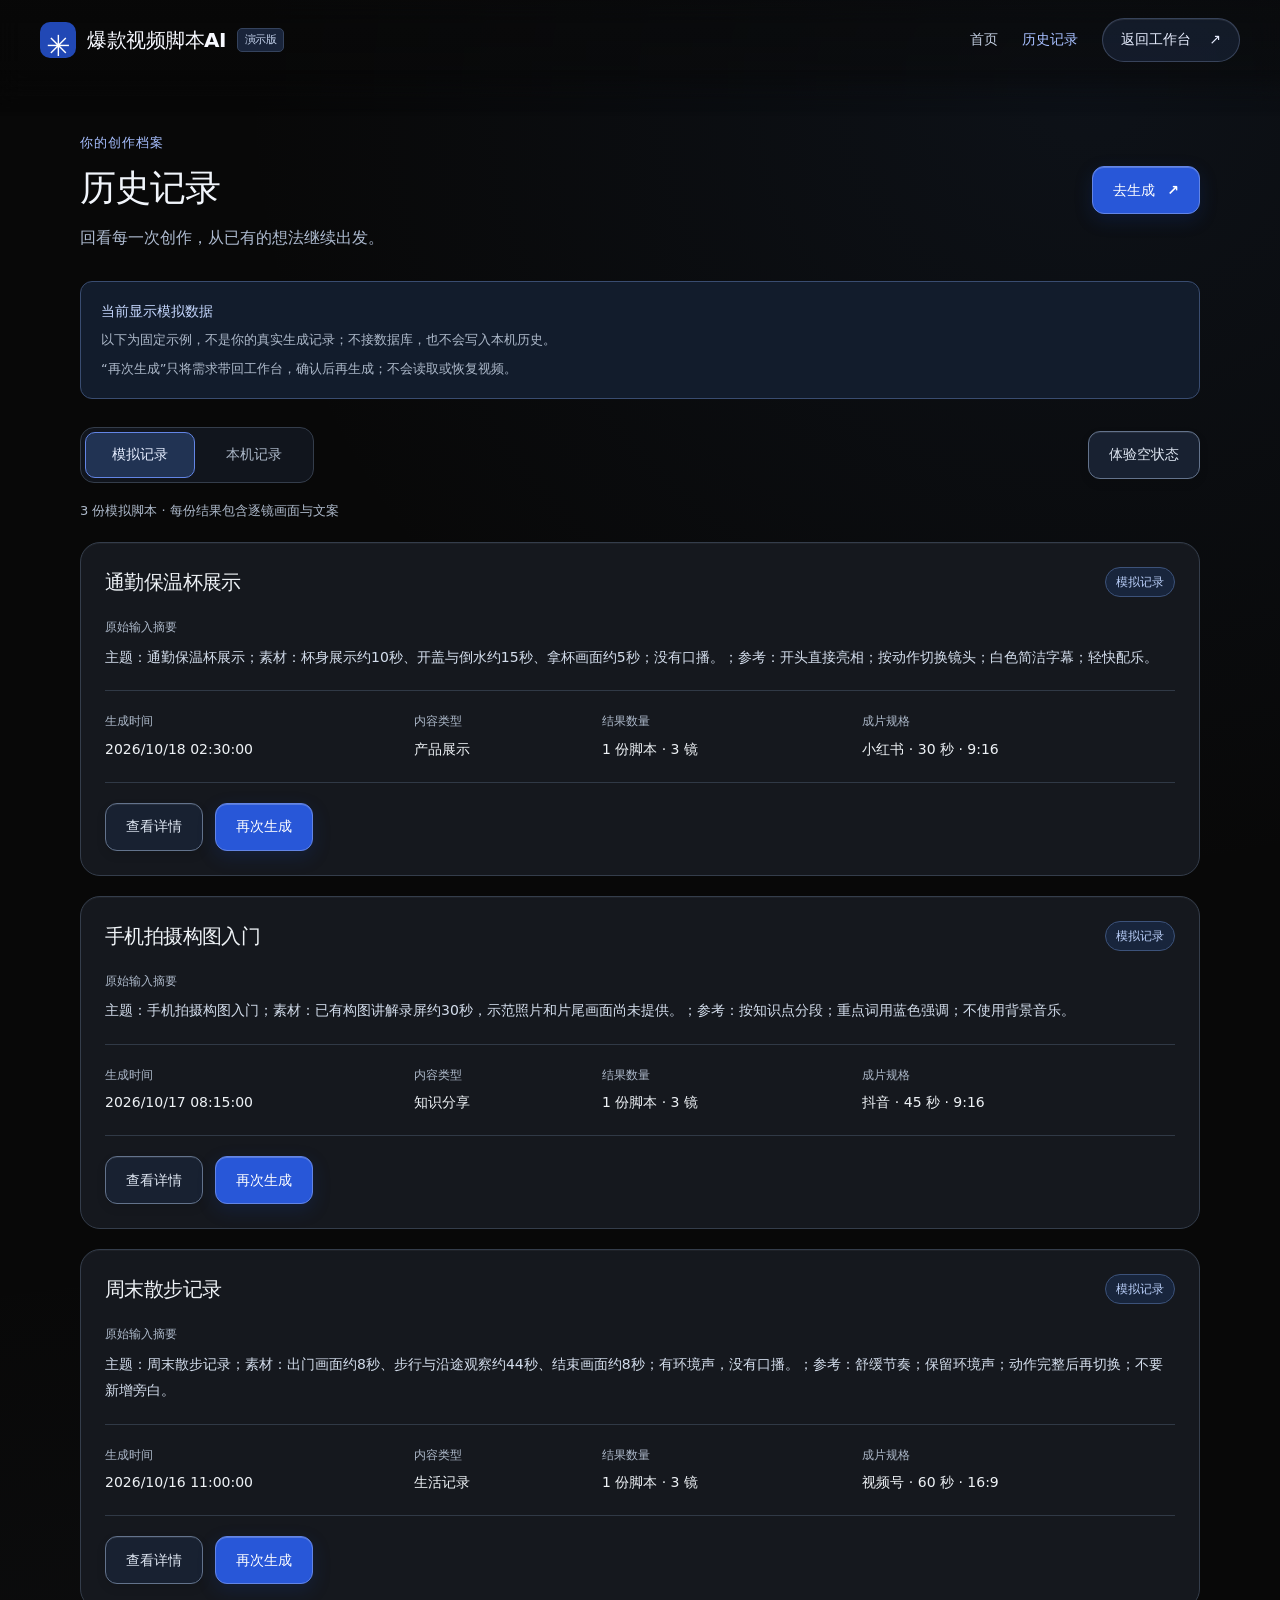
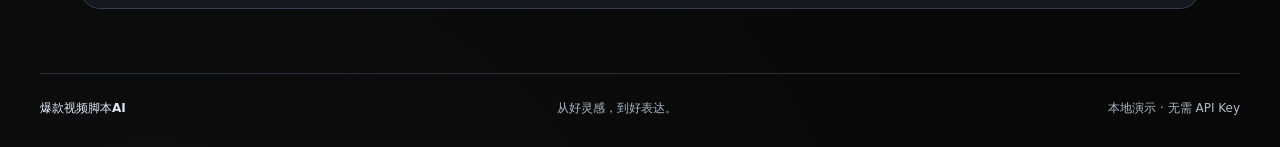
==== commit 83b76890: "feat: release frontend v1 with standalone pages and responsive navigation" ====
--- a/history.html
+++ b/history.html
@@ -1,21 +1,23 @@
-<!doctype html>
-<html lang="zh-CN">
-<head>
-<meta charset="UTF-8"><meta name="viewport" content="width=device-width, initial-scale=1">
-<meta name="theme-color" content="#080808"><title>历史记录 · 爆款视频脚本AI</title>
-<link rel="stylesheet" href="style.css?v=performance-2">
-<script src="history-store.js?v=1" defer></script><script src="history.js?v=1" defer></script><script src="button-glow.js?v=performance-2" defer></script>
-</head>
-<body class="home-refined history-page">
-<a class="skip-link" href="#history-main">跳到历史记录</a>
-<header class="site-header"><nav class="nav shell" aria-label="主导航"><a class="logo" href="index.html#home"><span class="logo-mark" aria-hidden="true">✳</span>爆款视频脚本AI<span class="demo-badge">演示版</span></a><div class="nav-links"><a class="nav-home" href="index.html#home">首页</a><a href="history.html" aria-current="page">历史记录</a><a class="nav-cta" href="index.html#generator">返回工作台 <span aria-hidden="true">↗</span></a></div></nav></header>
-<main class="shell history-main" id="history-main">
-<div class="history-heading"><div><span class="section-kicker">你的创作档案</span><h1>历史记录</h1><p>找回之前的想法，查看已生成和编辑的分镜脚本。</p></div><span class="local-badge"><span class="tiny-dot"></span> 仅保存在本机浏览器</span></div>
-<div class="history-notice"><p>自动保留最近 20 份脚本，按最近保存时间排列。视频不会保存，也不会上传。</p><p>更换浏览器、访问地址或清除网站数据后，记录可能不可见；重要内容请及时复制或导出。</p></div>
-<p id="history-status" class="field-help" role="status"></p>
-<section id="history-empty" class="card history-empty" hidden aria-labelledby="history-empty-title"><span class="history-empty-icon" aria-hidden="true">↶</span><h2 id="history-empty-title">还没有历史记录</h2><p>生成第一份分镜脚本后，就会自动保存在这里。</p><a class="button primary" href="index.html#generator">去生成脚本 <span aria-hidden="true">↗</span></a></section>
-<section id="history-list" class="history-list" aria-label="已保存的脚本"></section>
-<noscript><p>请启用 JavaScript，才能读取本机历史记录。</p></noscript>
-</main>
-<footer class="site-footer shell"><span>爆款视频脚本AI</span><p>从好灵感，到好表达。</p><span>本地演示 · 无需 API Key</span></footer>
-</body></html>
+<!doctype html>
+<html lang="zh-CN">
+<head>
+<meta charset="UTF-8"><meta name="viewport" content="width=device-width, initial-scale=1">
+<meta name="theme-color" content="#080808"><title>历史记录 · 爆款视频脚本AI</title>
+<meta name="description" content="查看模拟分镜历史记录，体验详情、再次生成与空状态；保留原有本机历史，无真实数据库。">
+<link rel="stylesheet" href="style.css?v=responsive-1"><link rel="stylesheet" href="history.css?v=responsive-1">
+<script src="history-store.js?v=1" defer></script><script src="history-demo.js?v=1" defer></script><script src="history.js?v=3" defer></script><script src="site-nav.js?v=3" defer></script><script src="button-glow.js?v=performance-2" defer></script>
+</head>
+<body class="home-refined history-page">
+<a class="skip-link" href="#history-main">跳到历史记录</a>
+<header class="site-header"><nav class="nav shell" aria-label="主导航"><a class="logo" href="index.html#home"><span class="logo-mark" aria-hidden="true">✳</span>爆款视频脚本AI<span class="demo-badge">演示版</span></a><div class="nav-links"><a class="nav-home" href="index.html#home">首页</a><a href="history.html" aria-current="page">历史记录</a><a class="nav-cta" href="workspace.html">返回工作台 <span aria-hidden="true">↗</span></a></div></nav></header>
+<main class="shell history-main" id="history-main">
+<div class="history-heading"><div><span class="section-kicker">你的创作档案</span><h1>历史记录</h1><p>回看每一次创作，从已有的想法继续出发。</p></div><a class="button primary" href="workspace.html">去生成 <span aria-hidden="true">↗</span></a></div>
+<div class="history-notice"><strong id="history-source-title">当前显示模拟数据</strong><p id="history-source-help">以下为固定示例，不是你的真实生成记录；不接数据库，也不会写入本机历史。</p><p>“再次生成”只将需求带回工作台，确认后再生成；不会读取或恢复视频。</p></div>
+<div class="history-toolbar"><div class="history-source-switch" role="group" aria-label="记录来源"><button type="button" id="history-demo" aria-pressed="true">模拟记录</button><button type="button" id="history-local" aria-pressed="false">本机记录</button></div><button type="button" id="history-toggle-empty" class="button secondary" aria-pressed="false" aria-controls="history-list history-empty">体验空状态</button></div>
+<p id="history-status" class="field-help" role="status"></p>
+<section id="history-empty" class="card history-empty" hidden aria-labelledby="history-empty-title"><span class="history-empty-icon" aria-hidden="true">↶</span><span id="history-empty-label" class="history-empty-label">模拟空状态</span><h2 id="history-empty-title">你还没有生成记录。</h2><p id="history-empty-help">这里仅演示无数据时的界面，不会删除模拟记录或已有本机记录。</p><a class="button primary" href="workspace.html">去生成 <span aria-hidden="true">↗</span></a></section>
+<section id="history-list" class="history-list" aria-label="脚本历史记录"></section>
+<noscript><p>请启用 JavaScript，才能体验模拟记录或查看本机历史。</p></noscript>
+</main>
+<footer class="site-footer shell"><span>爆款视频脚本AI</span><p>从好灵感，到好表达。</p><span>本地演示 · 无需 API Key</span></footer>
+</body></html>
--- a/style.css
+++ b/style.css
@@ -301,7 +301,7 @@
 @media (prefers-reduced-motion: reduce) {
   html { scroll-behavior: auto; }
   * { transition: none !important; }
-}
+}
 /* 全站统一黑色背景；首页与工作区连续，仅用细边框区分交互区域。 */
 body { background: var(--bg); }
 .skip-link { background: #182335; color: #fff; }
@@ -374,7 +374,7 @@
 .bottom-note > span { color: #a5bcdf; }
 .site-footer { border-color: var(--line); color: var(--muted); }
 .site-footer > span:first-child { color: #e0e8f6; }
-.noscript { background: #3a2a10; color: #ffe0a0; }
+.noscript { background: #3a2a10; color: #ffe0a0; }
 
 .usage-section { padding-block: 24px 64px; scroll-margin-top: 20px; }
 .input-toolbar { display: flex; flex-wrap: wrap; align-items: center; justify-content: space-between; gap: 12px; margin-bottom: 22px; }
@@ -707,7 +707,7 @@
   border-radius: inherit;
   pointer-events: none;
   opacity: var(--button-glow, 0);
-  background: radial-gradient(120px circle at 50% 50%, rgba(142,156,255,.16), transparent 75%);
+  background: none;
   box-shadow: inset 0 0 0 1px rgba(154,169,255,.48), 0 0 0 4px rgba(113,132,246,.045), 0 0 26px rgba(114,135,255,.24);
   transition: opacity .18s ease;
 }
@@ -950,3 +950,219 @@
 @keyframes export-menu-in { from { opacity: 0; transform: translateY(var(--export-offset)) scale(.97); } to { opacity: 1; transform: none; } }
 @media (prefers-reduced-motion: reduce) { .export-menu { animation: none; } .export-chevron { transition: none; } }
 @media (prefers-reduced-transparency: reduce) { .export-menu { background-color: #151b25; backdrop-filter: none; -webkit-backdrop-filter: none; } }
+
+/* V1 产品首页：复用现有组件，新增样式仅作用于首页。 */
+.product-home {
+  --brand: #2857d8;
+  --brand-hover: #3468eb;
+  --text-primary: #eef2f6;
+  --text-secondary: #adb9ca;
+  --surface-card: #15181e;
+  --border-control: #63738c;
+  --radius-control: 12px;
+  --radius-card: 20px;
+  color: var(--text-primary);
+  font-size: 16px;
+  line-height: 1.7;
+}
+.product-home .nav-links { gap: 24px; font-size: 14px; }
+.product-home .nav-links > a { display: inline-flex; align-items: center; min-height: 44px; }
+.product-home .nav-links > a:hover { color: #fff; }
+.product-home .hero-showcase { grid-template-columns: minmax(0,1.15fr) minmax(0,1fr); min-height: 600px; padding-block: 64px; gap: 48px; margin-bottom: 0; }
+.product-home .hero-showcase h1 { font-size: clamp(40px,3.8vw,56px); line-height: 1.22; font-weight: 750; letter-spacing: -1.5px; }
+.product-home .hero-title-accent { font-size: .9em; line-height: 1.3; color: #80a8ff; }
+.hero-phrase { white-space: nowrap; }
+.product-home .hero-description { max-width: 610px; font-size: 16px; line-height: 1.8; color: var(--text-primary); }
+.product-home .hero-subdescription { margin-top: 12px; font-size: 13px; color: var(--text-secondary); }
+.product-home .hero-note, .product-home .hero-pillars span { font-size: 12px; color: var(--text-secondary); }
+.product-home .hero-pillars { gap: 24px; margin-top: 32px; padding-top: 24px; }
+.product-home .button, .product-home .hero-actions .button, .product-home .result-actions .button { min-height: 48px; border-radius: var(--radius-control); padding: 12px 20px; font-size: 14px; font-weight: 600; }
+.product-home .primary, .product-home .hero .primary, .product-home .generate-button { background: var(--brand); border-color: #6385e5; color: #fff; box-shadow: inset 0 1px 0 #ffffff16, 0 6px 18px #14399226; }
+.product-home .button.primary:hover:not(:disabled), .product-home .hero .primary:hover { background: var(--brand-hover); border-color: #92b1ff; }
+.product-home .button.primary:active:not(:disabled) { background: #244bc2; }
+.product-home .secondary { color: #e0e8f4; background-color: #182131; border-color: #63738c; }
+.product-home .button:disabled { opacity: 1; color: #adb9ca; background: #1a2230; border-color: #39465a; box-shadow: none; }
+.product-home .section-kicker { display: inline-block; color: #a7bfff; font-size: 12px; font-weight: 600; letter-spacing: 1px; }
+.product-home .landing-section { padding-block: 64px 0; scroll-margin-top: 24px; }
+.landing-heading { max-width: 760px; margin-bottom: 32px; }
+.landing-heading h2 { margin: 12px 0 16px; font-size: 28px; line-height: 1.4; letter-spacing: -.5px; }
+.landing-heading p { margin: 0; color: var(--text-secondary); font-size: 16px; line-height: 1.8; }
+.landing-heading-split { display: flex; max-width: none; align-items: flex-end; justify-content: space-between; gap: 24px; }
+.landing-heading-split > div { max-width: 720px; }
+.landing-heading-split .button { flex-shrink: 0; }
+.product-home :is(.value-card,.feature-card,.plan-card,.example-card,.usage-steps>li,.final-cta) { background-color: rgba(21,24,30,.92); border: 1px solid #343d4b; border-radius: var(--radius-card); padding: 24px; box-shadow: inset 0 1px 0 #ffffff0a, 0 12px 32px #00000020; backdrop-filter: none; -webkit-backdrop-filter: none; }
+.value-grid, .pricing-grid { display: grid; grid-template-columns: repeat(3,minmax(0,1fr)); gap: 24px; }
+.value-card, .feature-card, .plan-card { min-width: 0; }
+.value-icon { display: inline-grid; place-items: center; width: 44px; height: 44px; margin-bottom: 24px; border: 1px solid #48597b; border-radius: 12px; background: #1b2942; color: #b6ccff; font-size: 14px; font-weight: 600; }
+.value-card h3, .feature-card h3, .plan-card h3 { font-size: 20px; line-height: 1.5; font-weight: 600; }
+.value-card p, .feature-card p, .plan-card > p:not(.plan-price) { margin: 12px 0 24px; color: var(--text-secondary); font-size: 16px; line-height: 1.8; }
+.value-detail { display: block; border-top: 1px solid #343d4b; padding-top: 16px; color: #c2d2ed; font-size: 13px; }
+.product-home .usage-steps { gap: 24px; margin: 0 0 20px; }
+.product-home .usage-steps h3 { font-size: 20px; margin: 20px 0 12px; }
+.product-home .usage-steps p { font-size: 16px; color: var(--text-secondary); }
+.product-home .usage-note { font-size: 13px; color: var(--text-secondary); }
+.feature-grid { display: grid; grid-template-columns: repeat(2,minmax(0,1fr)); gap: 24px; }
+.feature-label { display: block; margin-bottom: 16px; color: #a7bfff; font-size: 13px; }
+.feature-tags { display: flex; flex-wrap: wrap; gap: 8px; }
+.feature-tags span { padding: 6px 12px; border: 1px solid #46536a; border-radius: 8px; background: #192131; color: #d7e2f5; font-size: 13px; }
+.feature-timing { display: flex; gap: 8px; margin-top: 24px; }
+.feature-timing span { display: grid; place-items: center; flex: 1; min-width: 0; min-height: 48px; padding: 8px 4px; border: 1px solid #52658d; border-radius: 8px; background: #1c2b48; color: #dce8ff; font-size: 13px; }
+.feature-timing span:nth-child(2) { flex: 2; background: #2547a4; }
+.feature-card small { display: block; margin-top: 12px; color: var(--text-secondary); font-size: 12px; }
+.file-preview { display: flex; align-items: center; flex-wrap: wrap; gap: 12px; color: #bbcbe2; font-size: 13px; }
+.file-type { display: inline-grid; place-items: center; min-height: 44px; padding: 8px 12px; border: 1px solid #52658d; border-radius: 8px; color: #dce8ff; background: #1c2b48; font-size: 13px; font-weight: 600; }
+.feature-link { display: inline-flex; align-items: center; min-height: 44px; gap: 12px; color: #b6ccf6; text-decoration: underline; text-underline-offset: 5px; }
+.example-brief { margin-bottom: 24px; }
+.example-badge, .plan-status { display: inline-block; padding: 4px 10px; margin-bottom: 16px; border: 1px solid #4b6089; border-radius: 8px; color: #c0d3ff; background: #1b2942; font-size: 12px; }
+.example-brief h3 { font-size: 20px; }
+.example-brief p, .example-caption { color: var(--text-secondary); font-size: 13px; line-height: 1.8; }
+.example-brief p { margin: 8px 0 0; }
+.example-table-wrap { max-width: 100%; overflow: auto; border: 1px solid #43516a; border-radius: 12px; scrollbar-color: #63738c #10151e; }
+.example-table { width: 100%; min-width: 760px; border-collapse: separate; border-spacing: 0; text-align: left; font-size: 14px; line-height: 1.8; }
+.example-table th, .example-table td { padding: 16px; border-right: 1px solid #343d4b; border-bottom: 1px solid #343d4b; vertical-align: top; }
+.example-table tr > :last-child { border-right: 0; }
+.example-table tbody tr:last-child > * { border-bottom: 0; }
+.example-table thead th { color: #dce8ff; background: #1c2940; font-weight: 600; }
+.example-table tbody th { min-width: 164px; color: #e1e8f4; background: #141e2d; font-weight: 500; font-variant-numeric: tabular-nums; white-space: nowrap; }
+.example-table tbody th span { display: block; margin-top: 8px; color: #adb9ca; font-size: 12px; }
+.example-table td { color: #c7d3e7; }
+.example-caption { margin: 16px 0 0; }
+.product-home .workspace { padding-top: 64px; scroll-margin-top: 24px; }
+.product-home .workspace-heading h2 { font-size: 28px; }
+.product-home .workspace-heading p { font-size: 16px; }
+.product-home .workspace .card { padding: 24px; border-radius: var(--radius-card); }
+.product-home .workspace .card-heading h3 { font-size: 20px; }
+.product-home .card-description, .product-home .form-card .field-help, .product-home .field-help, .product-home .generate-caption, .product-home .export-hint { font-size: 13px; color: var(--text-secondary); }
+.product-home .form-card input:not([type=file]), .product-home .form-card textarea, .product-home .glass-select-trigger { font-size: 16px; border-radius: var(--radius-control); border-color: var(--border-control); background-color: #10151e; }
+.product-home .form-card input:not([type=file]), .product-home .glass-select-trigger { min-height: 52px; }
+.product-home .form-card textarea { min-height: 112px; }
+.product-home .form-card [aria-invalid=true] { border-color: #ff9aa7 !important; background-color: #27151c !important; }
+.product-home .form-card input:focus, .product-home .form-card textarea:focus, .product-home .glass-select-trigger[aria-expanded=true] { border-color: #92b1ff; }
+.product-home input::placeholder, .product-home textarea::placeholder { color: #91a0b6; }
+.product-home .input-toolbar .clear-inputs-button { min-height: 44px; padding: 8px 12px; border-radius: var(--radius-control); font-size: 13px; }
+.product-home .generate-button { min-height: 56px; font-size: 16px; }
+.product-home .form-row { grid-template-columns: repeat(auto-fit,minmax(min(140px,100%),1fr)); gap: 16px; }
+.product-home .plan-card { display: flex; flex-direction: column; }
+.product-home .plan-card.plan-current { border-color: #6385e5; background-color: #141e30; }
+.plan-card .plan-status { align-self: flex-start; }
+.plan-future { background: #1c222d; color: #b8c4d8; border-color: #4a566a; }
+.plan-price { margin: 16px 0; color: #eef2f6; font-size: 36px; line-height: 1.3; font-weight: 700; }
+.plan-price span { display: block; margin-top: 8px; color: #adb9ca; font-size: 13px; font-weight: 400; }
+.plan-card ul { padding: 0; margin: 0 0 32px; list-style: none; color: #c7d3e7; font-size: 14px; }
+.plan-card li { position: relative; padding-left: 20px; margin-bottom: 12px; }
+.plan-card li::before { content: '·'; position: absolute; left: 2px; color: #a7bfff; }
+.plan-card .button { width: 100%; margin-top: auto; }
+.faq-section { display: grid; grid-template-columns: minmax(0,.75fr) minmax(0,1.25fr); gap: 48px; }
+.faq-list { min-width: 0; border-top: 1px solid #43516a; }
+.faq-item { border-bottom: 1px solid #43516a; }
+.faq-item summary { display: flex; align-items: center; justify-content: space-between; gap: 20px; min-height: 72px; padding: 20px 0; cursor: pointer; list-style: none; color: #eef2f6; font-size: 16px; font-weight: 600; }
+.faq-item summary::-webkit-details-marker { display: none; }
+.faq-item summary::after { content: '+'; flex: 0 0 24px; text-align: center; color: #a7bfff; font-size: 24px; font-weight: 400; }
+.faq-item[open] summary::after { content: '−'; }
+.faq-item p { margin: 0; padding: 0 32px 24px 0; color: #adb9ca; font-size: 14px; line-height: 1.9; }
+.faq-item summary:hover { color: #b6ccf6; }
+.faq-item summary:focus-visible, .example-table-wrap:focus-visible { outline: 3px solid #92b1ff; outline-offset: 4px; }
+.product-home .card.final-cta { display: flex; align-items: center; justify-content: space-between; gap: 32px; padding: 40px; background: linear-gradient(115deg,#151b27,#172440); border-color: #4b6089; }
+.final-cta h2 { margin: 12px 0 16px; font-size: 32px; line-height: 1.4; }
+.final-cta p { margin: 0; font-size: 16px; color: #adb9ca; }
+.final-cta-actions { display: flex; flex-direction: column; align-items: center; gap: 12px; flex-shrink: 0; }
+.final-cta-actions > span { color: #adb9ca; font-size: 12px; }
+.product-home .landing-footer { display: grid; grid-template-columns: 1fr auto; align-items: start; gap: 24px; padding-block: 32px; margin-top: 64px; font-size: 13px; }
+.footer-brand { display: inline-flex; align-items: center; min-height: 44px; font-size: 18px; font-weight: 600; color: #eef2f6; }
+.landing-footer p { margin: 4px 0 0; color: #adb9ca; }
+.landing-footer nav { display: flex; flex-wrap: wrap; gap: 8px 24px; }
+.landing-footer nav a { display: inline-flex; align-items: center; min-height: 44px; color: #c4d1e5; }
+.landing-footer a:hover { color: #fff; }
+.landing-footer .footer-note { grid-column: 1 / -1; border-top: 1px solid #343d4b; padding-top: 20px; font-size: 12px; }
+@media (max-width:1100px) {
+  .product-home .hero-showcase { gap: 32px; padding-block: 48px; min-height: 0; }
+  .product-home .hero-showcase h1 { font-size: 40px; }
+  .product-home .nav-links { gap: 16px; }
+  .value-grid, .pricing-grid, .feature-grid, .product-home .usage-steps { gap: 20px; }
+  .landing-heading-split { align-items: flex-start; flex-direction: column; }
+  .faq-section { gap: 32px; }
+}
+@media (max-width:820px) {
+  .product-home .hero-showcase { grid-template-columns: minmax(0,1fr); gap: 32px; padding-block: 40px; }
+  .product-home .hero-showcase h1 { font-size: 40px; }
+  .value-grid, .pricing-grid, .product-home .usage-steps { grid-template-columns: minmax(0,1fr); }
+  .feature-grid { grid-template-columns: minmax(0,1fr); }
+  .faq-section { grid-template-columns: minmax(0,1fr); gap: 0; }
+  .product-home .card.final-cta { flex-direction: column; align-items: flex-start; padding: 32px; }
+  .product-home .landing-footer { grid-template-columns: 1fr; }
+  .product-home .form-heading { flex-wrap: wrap; }
+}
+@media (max-width:600px) {
+  .product-home .nav-links { justify-content: space-between; width: 100%; gap: 8px; font-size: 13px; }
+  .product-home .nav-cta { min-height: 44px; padding-inline: 12px; font-size: 13px; }
+  .product-home .hero-showcase { padding-block: 32px; gap: 24px; }
+  .product-home .hero-showcase h1 { font-size: 32px; letter-spacing: -.6px; }
+  .product-home .hero-title-accent { margin-top: 12px; }
+  .product-home .hero-description { font-size: 16px; }
+  .product-home .hero-pillars { gap: 12px; }
+  .product-home .hero-pillars > div { flex: 1 1 90px; }
+  .product-home .hero-pillars span { font-size: 12px; }
+  .product-home .hero-actions { grid-template-columns: 1fr; }
+  .product-home .hero-actions .button { font-size: 14px; }
+  .product-home .landing-section { padding-top: 40px; }
+  .landing-heading { margin-bottom: 24px; }
+  .landing-heading h2 { font-size: 24px; }
+  .landing-heading p { font-size: 16px; }
+  .product-home :is(.value-card,.feature-card,.plan-card,.example-card,.usage-steps>li) { padding: 20px; }
+  .value-card h3, .feature-card h3, .plan-card h3, .product-home .usage-steps h3 { font-size: 18px; }
+  .product-home .workspace { padding-top: 40px; }
+  .product-home .workspace-heading h2 { font-size: 24px; }
+  .product-home .workspace .card { padding: 20px; }
+  .product-home .workspace .card-heading h3 { font-size: 18px; }
+  .product-home .workspace .form-heading { flex-wrap: wrap; gap: 16px; }
+  .product-home .form-heading-actions { flex: 1 1 100%; flex-direction: row; gap: 12px; }
+  .product-home .form-heading-actions .example-button { flex: 1; min-width: 0; font-size: 13px; }
+  .product-home .result-actions .button { padding-inline: 8px; }
+  .product-home .result-meta { font-size: 12px; }
+  .example-table { font-size: 16px; }
+  .feature-timing { gap: 4px; }
+  .feature-timing span { font-size: 12px; }
+  .product-home .card.final-cta { padding: 24px 20px; }
+  .final-cta h2 { font-size: 28px; }
+  .final-cta-actions, .final-cta-actions .button { width: 100%; }
+  .product-home .landing-footer { margin-top: 40px; gap: 16px; }
+  .landing-footer nav { gap: 8px 16px; }
+}
+
+/* 工作台演示状态：静态提示，避免用进度条冒充视频分析。 */
+.product-home .demo-controls { margin-top: 16px; padding: 12px 16px; border: 1px solid #39465a; border-radius: 12px; background: #111722; }
+.product-home .demo-controls label { display: flex; align-items: center; gap: 10px; min-height: 44px; width: fit-content; max-width: 100%; color: #dbe5f5; font-size: 14px; cursor: pointer; }
+.product-home .form-card .demo-controls input[type=checkbox] { flex: 0 0 18px; width: 18px; height: 18px; min-height: 18px; margin: 0; padding: 0; accent-color: #80a8ff; border-radius: 4px; }
+.product-home .demo-controls p { margin: 4px 0 0 28px; color: #adb9ca; font-size: 13px; line-height: 1.7; }
+.product-home .generation-feedback { margin: 0 0 20px; padding: 24px; border: 1px solid #4b6089; border-radius: 16px; background: #141e30; text-align: center; }
+.product-home .generation-feedback h4 { margin: 12px 0 8px; color: #eef2f6; font-size: 18px; }
+.product-home .generation-feedback p { margin: 0; color: #b8c6dc; font-size: 14px; line-height: 1.8; overflow-wrap: anywhere; }
+.product-home .generation-feedback .button { margin-top: 20px; }
+.product-home .generation-state-icon { display: inline-grid; place-items: center; width: 40px; height: 40px; border: 1px solid #6385e5; border-radius: 12px; color: #a7bfff; font-size: 24px; line-height: 1; }
+.product-home .generation-feedback.is-error { border-color: #97505f; background: #251820; }
+.product-home .generation-feedback.is-error .generation-state-icon { color: #ff9aa7; border-color: #97505f; }
+.product-home .generation-feedback.is-error p { color: #edc1ca; }
+.product-home .shot-copy-button { display: block; width: 100%; min-height: 44px; margin-top: 12px; padding: 8px 4px; border: 1px solid #63738c; border-radius: 8px; background: #1a2539; color: #e0e8f4; font-size: 12px; line-height: 1.4; font-weight: 600; }
+.product-home .shot-copy-button:hover:not(:disabled) { border-color: #92b1ff; background: #24385b; }
+.product-home .shot-copy-button:disabled { opacity: .6; }
+.product-home .shot-copy-status { display: block; margin-top: 6px; color: #88dcb7; font-size: 12px; line-height: 1.5; overflow-wrap: anywhere; }
+.product-home .shot-copy-status:empty { display: none; }
+.product-home .workspace [aria-busy=true] .table-editor:disabled { opacity: .7; }
+@media (max-width: 600px) {
+  .product-home .demo-controls { padding: 12px; }
+  .product-home .generation-feedback { padding: 20px 16px; }
+  .product-home .generation-feedback .button { width: 100%; }
+  .product-home .result-actions .copy-button { font-size: 13px; }
+}
+
+/* 各核心页面共用小屏导航；无 JavaScript 时保留原有可见链接。 */
+.site-menu-toggle { display: none; min-width: 44px; min-height: 44px; padding: 8px; border: 1px solid #63738c; border-radius: 12px; color: #dbe5f5; background: #182131; font-size: 20px; }
+@media (max-width: 1100px) {
+  .home-refined.nav-ready .site-header .nav { flex-wrap: nowrap; min-height: 68px; }
+  .home-refined.nav-ready .site-menu-toggle { display: inline-grid; place-items: center; flex-shrink: 0; }
+  .home-refined.nav-ready #primary-links { position: absolute; top: calc(100% + 8px); left: 0; right: 0; display: none; width: 100%; max-height: calc(100svh - 104px); overflow-y: auto; overscroll-behavior: contain; padding: 12px; border: 1px solid #3b475d; border-radius: 16px; background: #111722; box-shadow: 0 16px 40px #0006; }
+  .home-refined.nav-ready #primary-links.is-open { display: grid; gap: 4px; }
+  .home-refined.nav-ready #primary-links a { display: flex; justify-content: space-between; padding: 10px 12px; min-height: 44px; border-radius: 10px; font-size: 14px; }
+  .home-refined.nav-ready #primary-links a:hover { background: #1a2b4a; }
+  .home-refined:not(.nav-ready) .site-header .nav-links { flex-wrap: wrap; justify-content: flex-start; }
+}
--- a/history.css
+++ b/history.css
@@ -0,0 +1,74 @@
+/* 历史页复用首页色彩和基础组件；样式只作用于 history-page。 */
+.history-page { font-size: 16px; color: #eef2f6; }
+.history-page .nav-links { gap: 24px; font-size: 14px; }
+.history-page .nav-links > a { display: inline-flex; align-items: center; min-height: 44px; }
+.history-page .nav-links [aria-current=page] { color: #a7bfff; }
+.history-page .history-main { max-width: 1120px; padding-block: 48px 64px; }
+.history-page .history-heading { margin-bottom: 28px; }
+.history-page .history-heading h1 { font-size: 36px; }
+.history-page .section-kicker { color: #a7bfff; font-size: 13px; letter-spacing: 1px; }
+.history-page .button { min-height: 48px; padding: 12px 20px; border-radius: 12px; font-size: 14px; }
+.history-page .primary { background: #2857d8; border-color: #6385e5; color: #fff; }
+.history-page .primary:hover { background: #3468eb; border-color: #92b1ff; }
+.history-page .secondary { background: #182131; border-color: #63738c; color: #e0e8f4; }
+.history-page .secondary:hover { background: #22334e; border-color: #92b1ff; }
+.history-page .history-notice { background: #121c2c; border: 1px solid #394c70; border-radius: 12px; padding: 16px 20px; }
+.history-page .history-notice strong { display: block; color: #c6d8ff; font-size: 14px; margin-bottom: 4px; }
+.history-page .history-notice p, .history-page .history-notice p + p { font-size: 13px; color: #adb9ca; }
+.history-toolbar { display: flex; align-items: center; justify-content: space-between; gap: 16px; margin-top: 28px; flex-wrap: wrap; }
+.history-source-switch { display: inline-flex; gap: 4px; padding: 4px; background: #11151d; border: 1px solid #343d4b; border-radius: 14px; }
+.history-source-switch button { min-height: 44px; min-width: 110px; padding: 10px 16px; background: transparent; color: #adb9ca; border: 1px solid transparent; border-radius: 10px; font-size: 14px; }
+.history-source-switch button[aria-pressed=true] { background: #213353; border-color: #6385e5; color: #e5edff; }
+.history-source-switch button:hover { color: #fff; }
+.history-page #history-status { margin: 16px 0 0; color: #adb9ca; font-size: 13px; }
+.history-page .history-list { gap: 20px; }
+.history-page .history-record-v2 { min-width: 0; padding: 24px; border: 1px solid #343d4b; border-radius: 20px; background: #15181e; box-shadow: inset 0 1px 0 #ffffff0a; backdrop-filter: none; -webkit-backdrop-filter: none; }
+.history-card-heading { display: flex; align-items: flex-start; justify-content: space-between; gap: 16px; }
+.history-card-heading h2 { margin: 0; min-width: 0; color: #eef2f6; font-size: 20px; line-height: 1.5; overflow-wrap: anywhere; }
+.history-data-badge { flex-shrink: 0; padding: 4px 10px; color: #b8cdf7; background: #18253c; border: 1px solid #3c527a; border-radius: 999px; font-size: 12px; }
+.history-summary-label { margin: 20px 0 6px; color: #adb9ca; font-size: 12px; }
+.history-input-summary { margin: 0; color: #d4deed; font-size: 14px; line-height: 1.9; overflow-wrap: anywhere; }
+.history-metadata { display: grid; grid-template-columns: 1.2fr .7fr 1fr 1.3fr; gap: 20px; padding: 20px 0; margin: 20px 0 0; border-block: 1px solid #303946; }
+.history-metadata > div { min-width: 0; }
+.history-metadata dt { margin-bottom: 6px; color: #adb9ca; font-size: 12px; }
+.history-metadata dd { margin: 0; color: #eef2f6; font-size: 14px; overflow-wrap: anywhere; }
+.history-card-actions { display: flex; gap: 12px; margin-top: 20px; }
+.history-page .history-record-body { padding: 24px 0 0; }
+.history-input-detail { padding: 20px; margin-bottom: 20px; border: 1px solid #39465a; border-radius: 12px; background: #111722; }
+.history-input-detail h3 { margin: 0 0 16px; font-size: 16px; }
+.history-input-detail dl { display: grid; grid-template-columns: 80px minmax(0,1fr); gap: 12px 16px; margin: 0; font-size: 14px; }
+.history-input-detail dt { color: #adb9ca; }
+.history-input-detail dd { margin: 0; white-space: pre-wrap; overflow-wrap: anywhere; }
+.history-input-detail p { margin: 0; color: #adb9ca; font-size: 14px; line-height: 1.9; }
+.history-page .history-table { min-width: 850px; }
+.history-page .history-table th, .history-page .history-table td { font-size: 14px; }
+.history-page .history-manual-copy { background: #10151e; color: #eef2f6; border: 1px solid #63738c; border-radius: 12px; padding: 16px; }
+.history-page .history-empty { border: 1px solid #343d4b; border-radius: 20px; background: #15181e; padding: 48px 24px; backdrop-filter: none; -webkit-backdrop-filter: none; }
+.history-empty-label { display: block; margin-top: 16px; color: #a7bfff; font-size: 13px; }
+.history-page .history-empty h2 { margin-top: 12px; font-size: 24px; }
+.history-page .history-empty p { color: #adb9ca; }
+@media (max-width: 820px) { .history-metadata { grid-template-columns: repeat(2,minmax(0,1fr)); } }
+@media (max-width: 600px) {
+  .history-page .nav-links { justify-content: space-between; gap: 12px; font-size: 13px; }
+  .history-page .nav-cta { font-size: 13px; padding-inline: 12px; }
+  .history-page .history-main { padding-block: 28px 40px; }
+  .history-page .history-heading h1 { font-size: 28px; }
+  .history-page .history-record-v2 { padding: 20px; }
+  .history-card-heading { gap: 10px; flex-wrap: wrap; }
+  .history-card-heading h2 { font-size: 18px; }
+  .history-metadata { gap: 20px 12px; }
+  .history-card-actions > .button { flex: 1; min-width: 0; padding-inline: 8px; }
+  .history-source-switch { width: 100%; }
+  .history-source-switch button { flex: 1; min-width: 0; }
+  .history-toolbar > .button { min-height: 44px; }
+  .history-input-detail { padding: 16px; }
+  .history-input-detail dl { grid-template-columns: minmax(0,1fr); gap: 6px; }
+  .history-input-detail dd + dt { margin-top: 10px; }
+  .history-page .history-empty { padding: 32px 20px; }
+  .history-page .history-empty h2 { font-size: 22px; }
+}
+
+@media (max-width: 600px) {
+  /* 宽度只在卡片内增加，不扩大页面；保留表格内部横向滚动。 */
+  .history-page .history-record-body > .storyboard-scroll { width: calc(100% + 32px); max-width: none; margin-inline: -16px; }
+}
